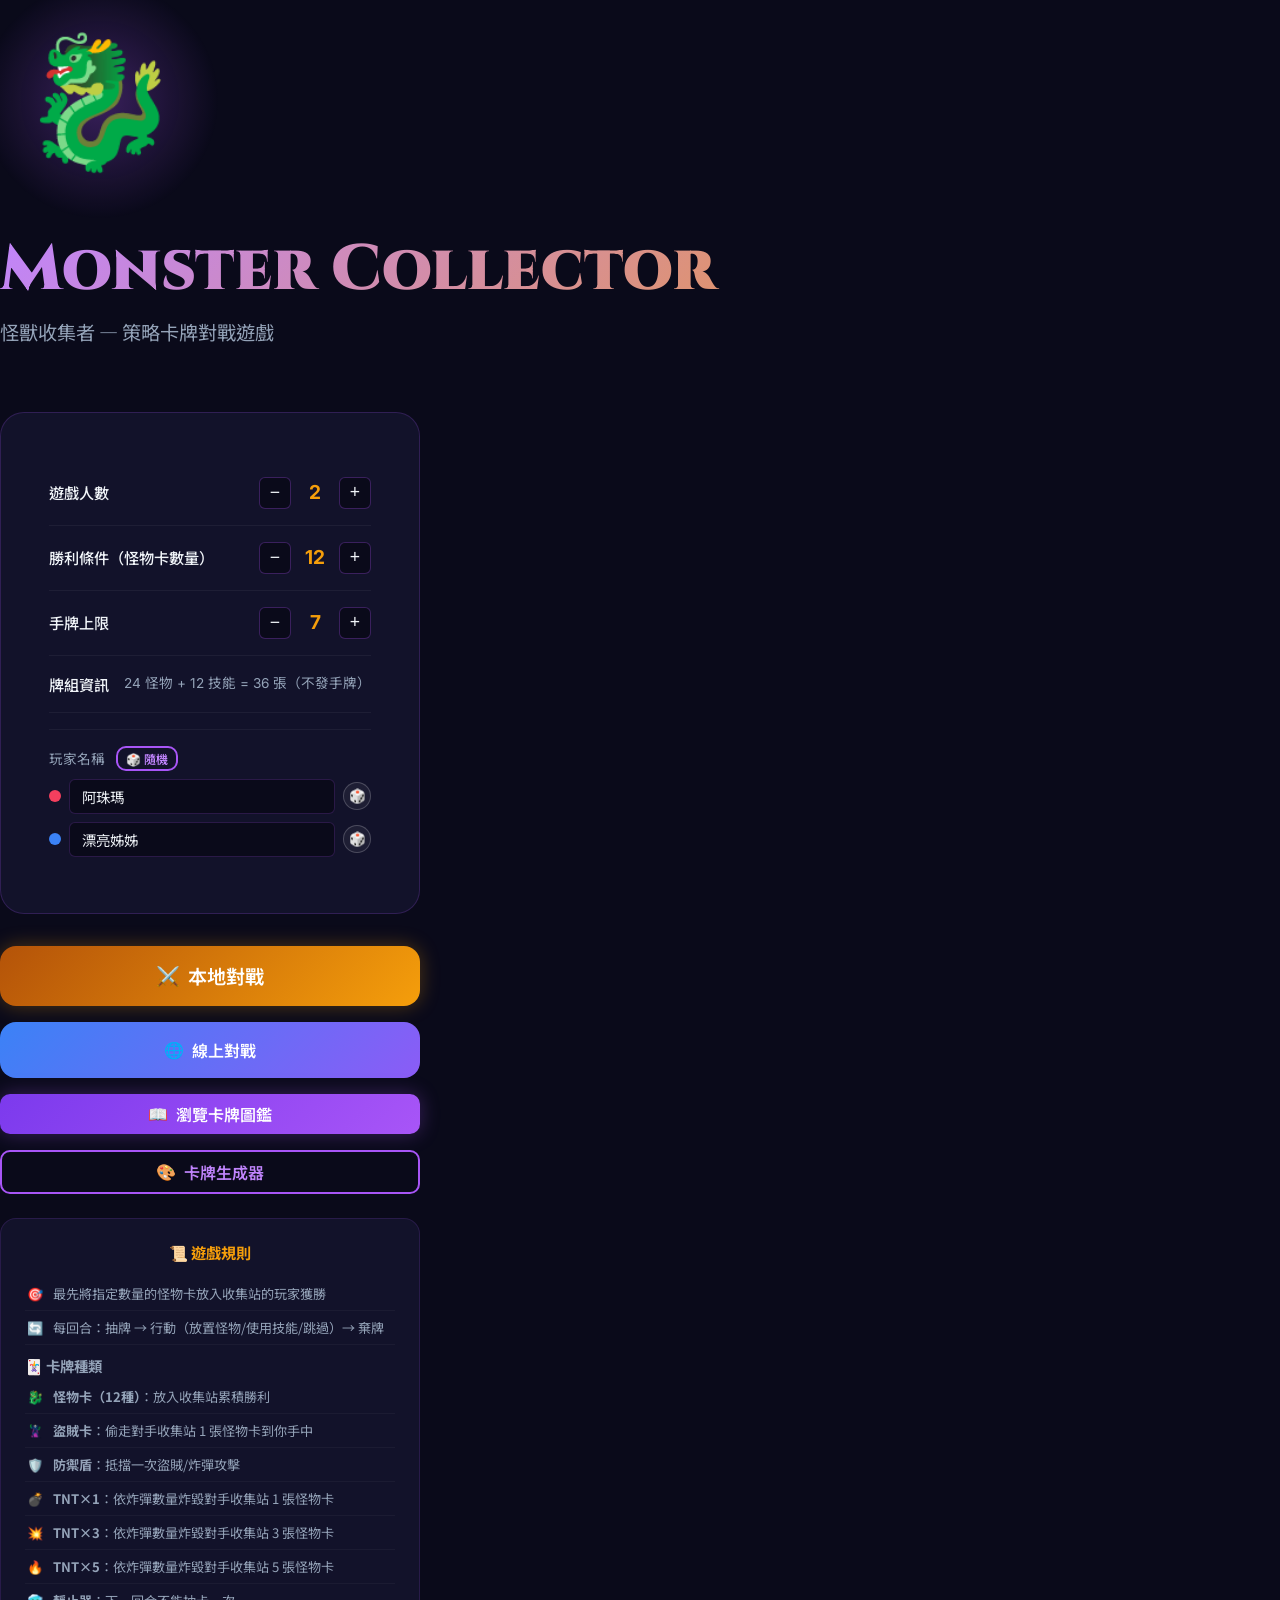
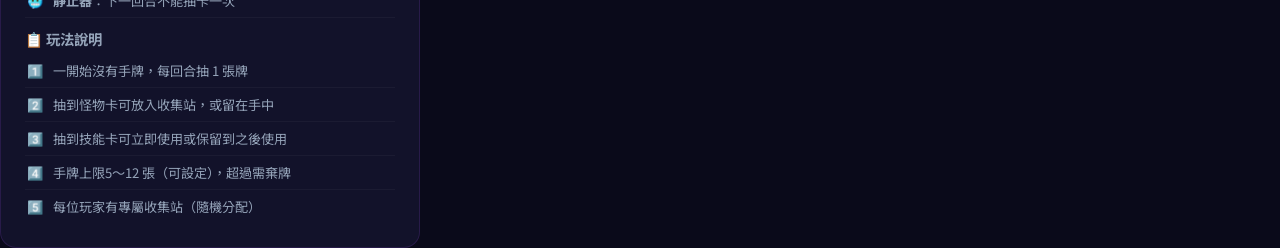
==== index.html @ 60ccfedc "Station UI redesign, freezer fix, TNT 1/3/5, hand limit 5-12, auto random names" ====
<!DOCTYPE html>
<html lang="zh-TW">
<head>
  <meta charset="UTF-8">
  <meta name="viewport" content="width=device-width, initial-scale=1.0">
  <meta name="description" content="Monster Collector - A strategic card game where players race to collect monster cards. Supports 2-3 players with skill cards for stealing, shielding, and swapping.">
  <title>Monster Collector | 怪獸收集者</title>
  <link rel="stylesheet" href="css/index.css?v=4">
  <link rel="stylesheet" href="css/cards.css?v=4">
  <link rel="stylesheet" href="css/game.css?v=4">
  <link rel="icon" href="data:image/svg+xml,<svg xmlns='http://www.w3.org/2000/svg' viewBox='0 0 100 100'><text y='0.9em' font-size='80'>🐉</text></svg>">
</head>
<body>

  <!-- Background Particles -->
  <div class="bg-particles" id="bg-particles"></div>

  <!-- Navigation -->
  <nav class="nav-tabs hidden" id="main-nav">
    <button class="nav-tab" data-page="home">🏠 首頁</button>
    <button class="nav-tab" data-page="gallery">📖 卡牌圖鑑</button>
    <button class="nav-tab" data-page="game">🎮 遊戲</button>
    <button class="nav-tab" data-page="generator">🎨 卡牌生成器</button>
  </nav>

  <!-- ================================ -->
  <!-- PAGE: Home                       -->
  <!-- ================================ -->
  <div class="page active" id="page-home">
    <div class="home-logo">
      <div class="logo-glow"></div>
      <div class="logo-icon">🐉</div>
    </div>

    <h1 class="home-title">Monster Collector</h1>
    <p class="home-subtitle">怪獸收集者 — 策略卡牌對戰遊戲</p>

    <div class="home-settings">
      <div class="setting-row">
        <span class="setting-label">遊戲人數</span>
        <div class="setting-value">
          <div class="number-input">
            <button id="btn-players-minus">−</button>
            <span class="value" id="val-players">2</span>
            <button id="btn-players-plus">+</button>
          </div>
        </div>
      </div>

      <div class="setting-row">
        <span class="setting-label">勝利條件（怪物卡數量）</span>
        <div class="setting-value">
          <div class="number-input">
            <button id="btn-target-minus">−</button>
            <span class="value" id="val-target">12</span>
            <button id="btn-target-plus">+</button>
          </div>
        </div>
      </div>
      <div class="setting-row">
        <span class="setting-label">手牌上限</span>
        <div class="setting-value">
          <div class="number-input">
            <button id="btn-hand-minus">−</button>
            <span class="value" id="val-hand">7</span>
            <button id="btn-hand-plus">+</button>
          </div>
        </div>
      </div>

      <div class="setting-row">
        <span class="setting-label">牌組資訊</span>
        <div class="setting-value">
          <span class="text-muted" style="font-size:0.85rem" id="val-deck-info">24 怪物 + 12 技能 = 36 張（不發手牌）</span>
        </div>
      </div>

      <!-- Player Names -->
      <div class="player-names-section" id="player-names-section">
        <div class="section-title">玩家名稱 <button class="btn btn-sm btn-outline" id="btn-random-names" title="隨機產生名稱" style="margin-left:8px;font-size:0.75rem;padding:2px 8px">🎲 隨機</button></div>
        <div class="player-name-row">
          <div class="player-color-dot" style="background:var(--color-player-1)"></div>
          <input type="text" id="player-name-1" value="玩家1" maxlength="10">
          <button class="btn-dice" data-target="player-name-1" title="隨機">🎲</button>
        </div>
        <div class="player-name-row">
          <div class="player-color-dot" style="background:var(--color-player-2)"></div>
          <input type="text" id="player-name-2" value="玩家2" maxlength="10">
          <button class="btn-dice" data-target="player-name-2" title="隨機">🎲</button>
        </div>
        <div class="player-name-row hidden" id="player-name-3-row">
          <div class="player-color-dot" style="background:var(--color-player-3)"></div>
          <input type="text" id="player-name-3" value="玩家3" maxlength="10">
          <button class="btn-dice" data-target="player-name-3" title="隨機">🎲</button>
        </div>
      </div>
    </div>

    <div class="home-actions">
      <button class="btn btn-gold btn-lg" id="btn-start-game">
        <span>⚔️</span> 本地對戰
      </button>
      <button class="btn btn-lg" id="btn-online-game" style="background:linear-gradient(135deg,#3b82f6,#8b5cf6);color:#fff;border:none;font-size:1rem">
        <span>🌐</span> 線上對戰
      </button>
      <button class="btn btn-primary" id="btn-to-gallery">
        <span>📖</span> 瀏覽卡牌圖鑑
      </button>
      <button class="btn btn-outline" id="btn-to-generator">
        <span>🎨</span> 卡牌生成器
      </button>
    </div>

    <!-- Rules Quick Reference -->
    <div class="rules-panel">
      <h3>📜 遊戲規則</h3>
      <div class="rule-item">
        <span class="rule-icon">🎯</span>
        <span>最先將指定數量的怪物卡放入收集站的玩家獲勝</span>
      </div>
      <div class="rule-item">
        <span class="rule-icon">🔄</span>
        <span>每回合：抽牌 → 行動（放置怪物/使用技能/跳過）→ 棄牌</span>
      </div>

      <h4 style="font-family:var(--font-chinese);color:var(--color-text-muted);margin:12px 0 6px;font-size:0.9rem">🃏 卡牌種類</h4>
      <div class="rule-item">
        <span class="rule-icon">🐉</span>
        <span><strong>怪物卡（12種）</strong>：放入收集站累積勝利</span>
      </div>
      <div class="rule-item">
        <span class="rule-icon">🦹</span>
        <span><strong>盜賊卡</strong>：偷走對手收集站 1 張怪物卡到你手中</span>
      </div>
      <div class="rule-item">
        <span class="rule-icon">🛡️</span>
        <span><strong>防禦盾</strong>：抵擋一次盜賊/炸彈攻擊</span>
      </div>
      <div class="rule-item">
        <span class="rule-icon">💣</span>
        <span><strong>TNT×1</strong>：依炸彈數量炸毀對手收集站 1 張怪物卡</span>
      </div>
      <div class="rule-item">
        <span class="rule-icon">💥</span>
        <span><strong>TNT×3</strong>：依炸彈數量炸毀對手收集站 3 張怪物卡</span>
      </div>
      <div class="rule-item">
        <span class="rule-icon">🔥</span>
        <span><strong>TNT×5</strong>：依炸彈數量炸毀對手收集站 5 張怪物卡</span>
      </div>
      <div class="rule-item">
        <span class="rule-icon">🥶</span>
        <span><strong>靜止器</strong>：下一回合不能抽卡一次</span>
      </div>

      <h4 style="font-family:var(--font-chinese);color:var(--color-text-muted);margin:12px 0 6px;font-size:0.9rem">📋 玩法說明</h4>
      <div class="rule-item">
        <span class="rule-icon">1️⃣</span>
        <span>一開始沒有手牌，每回合抽 1 張牌</span>
      </div>
      <div class="rule-item">
        <span class="rule-icon">2️⃣</span>
        <span>抽到怪物卡可放入收集站，或留在手中</span>
      </div>
      <div class="rule-item">
        <span class="rule-icon">3️⃣</span>
        <span>抽到技能卡可立即使用或保留到之後使用</span>
      </div>
      <div class="rule-item">
        <span class="rule-icon">4️⃣</span>
        <span>手牌上限5～12 張（可設定），超過需棄牌</span>
      </div>
      <div class="rule-item">
        <span class="rule-icon">5️⃣</span>
        <span>每位玩家有專屬收集站（隨機分配）</span>
      </div>
    </div>
  </div>

  <!-- ================================ -->
  <!-- PAGE: Lobby (Online)             -->
  <!-- ================================ -->
  <div class="page" id="page-lobby">
    <div class="lobby-container">
      <h1 class="lobby-title">🌐 線上對戰</h1>
      <p class="lobby-subtitle">透過房間碼與朋友連線！</p>

      <!-- Mode Selection -->
      <div class="lobby-modes" id="lobby-modes">
        <button class="btn btn-gold btn-lg" id="btn-create-room">
          <span>🏠</span> 建立房間
        </button>
        <button class="btn btn-primary btn-lg" id="btn-join-room">
          <span>🔗</span> 加入房間
        </button>
        <button class="btn btn-outline" id="btn-lobby-back" data-page="home">
          ← 返回首頁
        </button>
      </div>

      <!-- Create Room Panel -->
      <div class="lobby-panel hidden" id="panel-create">
        <h2>建立房間</h2>
        <div class="room-code-display">
          <span class="room-code-label">房間碼</span>
          <span class="room-code" id="room-code-display">------</span>
          <button class="btn btn-sm btn-outline" id="btn-copy-code" title="複製房間碼">📋</button>
        </div>
        <div class="lobby-status" id="host-status">正在建立房間...</div>
        <div class="lobby-players" id="lobby-players">
          <div class="lobby-player-item">
            <span class="player-dot" style="background:var(--color-player-1)"></span>
            <span id="host-name-display">房主</span>
            <span class="status-badge ready">✓ 就緒</span>
          </div>
          <div class="lobby-player-item waiting" id="slot-player-2">
            <span class="player-dot" style="background:var(--color-player-2)"></span>
            <span>等待玩家加入...</span>
            <span class="status-badge">⏳</span>
          </div>
        </div>
        <button class="btn btn-gold btn-lg" id="btn-host-start" disabled>
          🎮 開始遊戲
        </button>
        <button class="btn btn-outline btn-sm" id="btn-cancel-host">取消</button>
      </div>

      <!-- Join Room Panel -->
      <div class="lobby-panel hidden" id="panel-join">
        <h2>加入房間</h2>
        <div class="join-form">
          <label>輸入房間碼</label>
          <input type="text" id="input-room-code" class="input-field room-code-input" placeholder="例如: ABC123" maxlength="6" autocomplete="off" style="text-transform:uppercase;text-align:center;font-size:1.5rem;letter-spacing:4px">
          <label style="margin-top:12px">你的名稱</label>
          <input type="text" id="input-join-name" class="input-field" value="玩家" maxlength="10">
        </div>
        <button class="btn btn-primary btn-lg" id="btn-do-join">
          🔗 連線
        </button>
        <div class="lobby-status hidden" id="join-status">連線中...</div>
        <button class="btn btn-outline btn-sm" id="btn-cancel-join">取消</button>
      </div>

      <!-- Connected (waiting for host to start) -->
      <div class="lobby-panel hidden" id="panel-waiting">
        <h2>✅ 已連線</h2>
        <div class="room-code-display">
          <span class="room-code-label">房間</span>
          <span class="room-code" id="join-room-code">------</span>
        </div>
        <div class="lobby-players" id="join-lobby-players"></div>
        <div class="lobby-status">等待房主開始遊戲...</div>
      </div>
    </div>
  </div>

  <!-- ================================ -->
  <!-- PAGE: Gallery                    -->
  <!-- ================================ -->
  <div class="page" id="page-gallery">
    <div class="gallery-header">
      <h1>Card Gallery</h1>
      <p class="text-muted" style="font-family:var(--font-chinese);margin-top:8px">點擊卡牌查看大圖</p>
      <div class="gallery-tabs">
        <button class="gallery-tab active" data-filter="all">全部</button>
        <button class="gallery-tab" data-filter="monster">🐉 怪物卡</button>
        <button class="gallery-tab" data-filter="skill">⚡ 技能卡</button>
      </div>
    </div>
    <div class="gallery-grid" id="gallery-grid"></div>
  </div>

  <!-- ================================ -->
  <!-- PAGE: Game                       -->
  <!-- ================================ -->
  <div class="page" id="page-game">
    <!-- Game Header -->
    <div class="game-header">
      <div class="game-title">Monster Collector</div>
      <div class="turn-indicator" id="turn-indicator">
        <span class="player-dot" style="background:var(--color-player-1)"></span>
        <span>P1 的回合</span>
      </div>
      <div class="game-actions">
        <button class="btn btn-sm btn-outline" onclick="App.toggleLog()">📋 紀錄</button>
        <button class="btn btn-sm btn-danger" data-page="home">✕ 離開</button>
      </div>
    </div>

    <!-- Game Table -->
    <div class="game-table">
      <!-- Phase Indicator -->
      <div class="phase-indicator" id="phase-indicator"></div>

      <!-- Opponents -->
      <div class="opponents-area" id="opponents-area"></div>

      <!-- Center: Deck + Action Prompt + Discard -->
      <div class="center-area">
        <div class="deck-zone">
          <div id="deck-container"></div>
          <span class="deck-label">抽牌堆 (<span id="deck-count">0</span>)</span>
        </div>

        <div class="action-prompt" id="action-prompt">
          <div class="prompt-title">準備開始</div>
        </div>

        <div class="discard-zone">
          <div id="discard-container">
            <div class="empty-discard">棄牌堆</div>
          </div>
          <span class="deck-label">棄牌堆</span>
        </div>
      </div>

      <!-- Player Station -->
      <div class="player-station" id="player-station-container">
        <div class="station-header">
          <div class="station-card-bg" id="station-card-bg">
            <img id="station-card-image" src="" alt="" style="display:none">
          </div>
          <div class="station-info">
            <div class="station-label" id="player-station-name">
              <span style="color:var(--color-player-1)">●</span> P1 的收集站
            </div>
            <div class="station-type" id="station-type-name"></div>
            <div class="station-progress" id="player-station-progress">0 / 12</div>
          </div>
        </div>
        <div class="station-slots" id="player-station-slots"></div>
      </div>

      <!-- Player Hand -->
      <div style="text-align:center">
        <span class="deck-label" id="hand-count">手牌: 0</span>
      </div>
      <div class="player-hand" id="player-hand"></div>
    </div>

    <!-- Game Log Sidebar -->
    <div class="game-log" id="game-log">
      <h3>
        遊戲紀錄
        <button class="btn btn-sm btn-outline" onclick="App.toggleLog()">✕</button>
      </h3>
      <div id="game-log-list"></div>
    </div>
  </div>

  <!-- ================================ -->
  <!-- PAGE: Generator                  -->
  <!-- ================================ -->
  <div class="page" id="page-generator">
    <div class="gallery-header">
      <h1>Card Generator</h1>
      <p class="text-muted" style="font-family:var(--font-chinese);margin-top:8px">上傳圖片，自訂你的專屬卡牌</p>
    </div>

    <div class="generator-container">
      <!-- Form -->
      <div class="generator-form">
        <div class="image-upload" id="gen-upload">
          <div class="upload-icon">📁</div>
          <div class="upload-text">點擊或拖放圖片上傳</div>
          <div class="upload-text text-muted" style="font-size:0.8rem;margin-top:4px">支援 JPG, PNG, WebP</div>
          <input type="file" id="gen-file-input" accept="image/*" style="display:none">
        </div>

        <div class="input-group">
          <label for="gen-name">卡牌名稱</label>
          <input type="text" id="gen-name" class="input-field" value="自訂怪物" placeholder="輸入名稱...">
        </div>

        <div class="input-group">
          <label for="gen-type">卡牌類型</label>
          <select id="gen-type" class="input-field">
            <option value="monster">🐉 怪物卡</option>
            <option value="skill">⚡ 技能卡</option>
          </select>
        </div>

        <div class="input-group">
          <label for="gen-rarity">稀有度</label>
          <select id="gen-rarity" class="input-field">
            <option value="1">★ 普通</option>
            <option value="2">★★ 稀有</option>
            <option value="3">★★★ 傳說</option>
          </select>
        </div>

        <div class="input-group">
          <label for="gen-description">說明文字</label>
          <input type="text" id="gen-description" class="input-field" value="神秘的自訂怪物" placeholder="描述...">
        </div>

        <button class="btn btn-primary" id="btn-generate-card">🎨 生成卡牌</button>
      </div>

      <!-- Preview -->
      <div class="generator-preview">
        <h3>預覽</h3>
        <div id="gen-preview-image" style="min-height:400px;display:flex;align-items:center;justify-content:center">
          <span class="text-muted" style="font-family:var(--font-chinese)">生成預覽將顯示在此處</span>
        </div>
        <button class="btn btn-gold" id="btn-export-card" disabled>
          💾 匯出 PNG
        </button>
      </div>
    </div>
  </div>

  <!-- ================================ -->
  <!-- Card Preview Overlay             -->
  <!-- ================================ -->
  <div class="card-preview-overlay" id="card-preview">
    <div id="card-preview-card"></div>
  </div>

  <!-- ================================ -->
  <!-- Modal Overlay                    -->
  <!-- ================================ -->
  <div class="modal-overlay" id="modal-overlay">
    <div class="modal" id="modal-content"></div>
  </div>

  <!-- Scripts -->
  <script src="https://unpkg.com/peerjs@1.5.4/dist/peerjs.min.js"></script>
  <script src="js/cards.js?v=5"></script>
  <script src="js/animations.js?v=5"></script>
  <script src="js/game.js?v=5"></script>
  <script src="js/network.js?v=5"></script>
  <script src="js/generator.js?v=5"></script>
  <script src="js/app.js?v=5"></script>
</body>
</html>
---- css/index.css ----
/* ============================================
   Monster Collector — Design System
   ============================================ */

@import url('https://fonts.googleapis.com/css2?family=Cinzel:wght@400;600;700;900&family=Inter:wght@300;400;500;600;700&family=Noto+Sans+TC:wght@300;400;500;700;900&display=swap');

/* --- Custom Properties --- */
:root {
  /* Colors */
  --color-bg: #0a0a1a;
  --color-bg-elevated: #12122a;
  --color-bg-card: #1a1a3e;
  --color-surface: #1e1e42;
  --color-surface-hover: #2a2a56;

  --color-primary: #a855f7;
  --color-primary-dark: #7c3aed;
  --color-primary-light: #c084fc;

  --color-accent-gold: #f59e0b;
  --color-accent-gold-light: #fbbf24;
  --color-accent-silver: #94a3b8;
  --color-accent-emerald: #34d399;

  --color-monster: #6b21a8;
  --color-monster-border: #f59e0b;
  --color-monster-bg: linear-gradient(135deg, #1e0a3c 0%, #0f1b4d 100%);

  --color-skill: #1e40af;
  --color-skill-border: #94a3b8;
  --color-skill-bg: linear-gradient(135deg, #0a1e3c 0%, #0f3d4d 100%);

  --color-station: #166534;
  --color-station-border: #34d399;
  --color-station-bg: linear-gradient(135deg, #0a3c1e 0%, #1a4d0f 100%);

  --color-text: #f1f5f9;
  --color-text-muted: #94a3b8;
  --color-text-dim: #64748b;

  --color-danger: #ef4444;
  --color-success: #22c55e;
  --color-warning: #f59e0b;

  /* Player colors */
  --color-player-1: #f43f5e;
  --color-player-2: #3b82f6;
  --color-player-3: #22c55e;

  /* Typography */
  --font-display: 'Cinzel', serif;
  --font-body: 'Inter', 'Noto Sans TC', sans-serif;
  --font-chinese: 'Noto Sans TC', sans-serif;

  /* Spacing */
  --space-xs: 4px;
  --space-sm: 8px;
  --space-md: 16px;
  --space-lg: 24px;
  --space-xl: 32px;
  --space-2xl: 48px;
  --space-3xl: 64px;

  /* Border Radius */
  --radius-sm: 6px;
  --radius-md: 10px;
  --radius-lg: 16px;
  --radius-xl: 24px;
  --radius-card: 12px;

  /* Shadows */
  --shadow-sm: 0 2px 4px rgba(0,0,0,0.3);
  --shadow-md: 0 4px 12px rgba(0,0,0,0.4);
  --shadow-lg: 0 8px 32px rgba(0,0,0,0.5);
  --shadow-glow-purple: 0 0 20px rgba(168,85,247,0.3);
  --shadow-glow-gold: 0 0 20px rgba(245,158,11,0.3);
  --shadow-glow-blue: 0 0 20px rgba(59,130,246,0.3);

  /* Transitions */
  --transition-fast: 150ms ease;
  --transition-base: 250ms ease;
  --transition-slow: 400ms ease;
  --transition-bounce: 400ms cubic-bezier(0.34, 1.56, 0.64, 1);

  /* Z-index */
  --z-base: 1;
  --z-card: 10;
  --z-overlay: 100;
  --z-modal: 1000;
  --z-tooltip: 2000;
}

/* --- Reset & Base --- */
*, *::before, *::after {
  margin: 0;
  padding: 0;
  box-sizing: border-box;
}

html {
  font-size: 16px;
  scroll-behavior: smooth;
  -webkit-font-smoothing: antialiased;
  -moz-osx-font-smoothing: grayscale;
}

body {
  font-family: var(--font-body);
  background: var(--color-bg);
  color: var(--color-text);
  min-height: 100vh;
  overflow-x: hidden;
  line-height: 1.6;
}

/* Scrollbar */
::-webkit-scrollbar {
  width: 8px;
}
::-webkit-scrollbar-track {
  background: var(--color-bg);
}
::-webkit-scrollbar-thumb {
  background: var(--color-primary-dark);
  border-radius: 4px;
}
::-webkit-scrollbar-thumb:hover {
  background: var(--color-primary);
}

/* --- Typography --- */
h1, h2, h3, h4 {
  font-family: var(--font-display);
  font-weight: 700;
  line-height: 1.2;
}

h1 { font-size: 3rem; }
h2 { font-size: 2rem; }
h3 { font-size: 1.5rem; }
h4 { font-size: 1.2rem; }

/* --- Utility Classes --- */
.text-center { text-align: center; }
.text-muted { color: var(--color-text-muted); }
.text-gold { color: var(--color-accent-gold); }
.text-chinese { font-family: var(--font-chinese); }

.flex { display: flex; }
.flex-col { flex-direction: column; }
.flex-center { justify-content: center; align-items: center; }
.flex-between { justify-content: space-between; align-items: center; }
.flex-wrap { flex-wrap: wrap; }
.gap-sm { gap: var(--space-sm); }
.gap-md { gap: var(--space-md); }
.gap-lg { gap: var(--space-lg); }

.container {
  max-width: 1200px;
  margin: 0 auto;
  padding: 0 var(--space-lg);
}

.hidden { display: none !important; }

/* --- Buttons --- */
.btn {
  display: inline-flex;
  align-items: center;
  justify-content: center;
  gap: var(--space-sm);
  padding: var(--space-sm) var(--space-lg);
  border: none;
  border-radius: var(--radius-md);
  font-family: var(--font-body);
  font-size: 1rem;
  font-weight: 600;
  cursor: pointer;
  transition: all var(--transition-base);
  position: relative;
  overflow: hidden;
  text-decoration: none;
  color: white;
}

.btn::after {
  content: '';
  position: absolute;
  inset: 0;
  background: linear-gradient(rgba(255,255,255,0.1), transparent);
  opacity: 0;
  transition: opacity var(--transition-fast);
}

.btn:hover::after {
  opacity: 1;
}

.btn:active {
  transform: scale(0.97);
}

.btn-primary {
  background: linear-gradient(135deg, var(--color-primary-dark), var(--color-primary));
  box-shadow: var(--shadow-glow-purple);
}
.btn-primary:hover {
  box-shadow: 0 0 30px rgba(168,85,247,0.5);
  transform: translateY(-2px);
}

.btn-gold {
  background: linear-gradient(135deg, #b45309, var(--color-accent-gold));
  box-shadow: var(--shadow-glow-gold);
}
.btn-gold:hover {
  box-shadow: 0 0 30px rgba(245,158,11,0.5);
  transform: translateY(-2px);
}

.btn-outline {
  background: transparent;
  border: 2px solid var(--color-primary);
  color: var(--color-primary-light);
}
.btn-outline:hover {
  background: var(--color-primary);
  color: white;
}

.btn-danger {
  background: linear-gradient(135deg, #991b1b, var(--color-danger));
}

.btn-lg {
  padding: var(--space-md) var(--space-xl);
  font-size: 1.2rem;
  border-radius: var(--radius-lg);
}

.btn-sm {
  padding: var(--space-xs) var(--space-md);
  font-size: 0.85rem;
}

.btn:disabled {
  opacity: 0.5;
  cursor: not-allowed;
  transform: none !important;
}

/* --- Panels & Cards --- */
.panel {
  background: var(--color-bg-elevated);
  border: 1px solid rgba(168,85,247,0.15);
  border-radius: var(--radius-lg);
  padding: var(--space-lg);
}

.panel-glow {
  box-shadow: var(--shadow-glow-purple);
}

/* --- Inputs --- */
.input-group {
  display: flex;
  flex-direction: column;
  gap: var(--space-xs);
}

.input-group label {
  font-size: 0.9rem;
  font-weight: 500;
  color: var(--color-text-muted);
  font-family: var(--font-chinese);
}

.input-field {
  padding: var(--space-sm) var(--space-md);
  background: var(--color-bg);
  border: 1px solid rgba(168,85,247,0.3);
  border-radius: var(--radius-sm);
  color: var(--color-text);
  font-size: 1rem;
  font-family: var(--font-body);
  transition: border-color var(--transition-fast);
}

.input-field:focus {
  outline: none;
  border-color: var(--color-primary);
  box-shadow: 0 0 0 3px rgba(168,85,247,0.15);
}

select.input-field {
  cursor: pointer;
  appearance: none;
  background-image: url("data:image/svg+xml,%3Csvg xmlns='http://www.w3.org/2000/svg' width='12' height='12' viewBox='0 0 12 12'%3E%3Cpath fill='%2394a3b8' d='M6 8L1 3h10z'/%3E%3C/svg%3E");
  background-repeat: no-repeat;
  background-position: right 12px center;
  padding-right: 32px;
}

/* --- Animated Background --- */
.bg-particles {
  position: fixed;
  top: 0;
  left: 0;
  width: 100%;
  height: 100%;
  pointer-events: none;
  z-index: 0;
  overflow: hidden;
}

.bg-particles .particle {
  position: absolute;
  width: 4px;
  height: 4px;
  background: var(--color-primary);
  border-radius: 50%;
  opacity: 0;
  animation: float-particle 8s infinite;
}

@keyframes float-particle {
  0% {
    opacity: 0;
    transform: translateY(100vh) scale(0);
  }
  10% {
    opacity: 0.6;
  }
  90% {
    opacity: 0.6;
  }
  100% {
    opacity: 0;
    transform: translateY(-10vh) scale(1);
  }
}

/* --- Page Transitions --- */
.page {
  position: absolute;
  top: 0;
  left: 0;
  width: 100%;
  min-height: 100vh;
  opacity: 0;
  transform: translateY(20px);
  transition: opacity var(--transition-slow), transform var(--transition-slow);
  pointer-events: none;
  z-index: var(--z-base);
}

.page.active {
  opacity: 1;
  transform: translateY(0);
  pointer-events: all;
  position: relative;
}

/* --- Modal --- */
.modal-overlay {
  position: fixed;
  inset: 0;
  background: rgba(0,0,0,0.7);
  backdrop-filter: blur(8px);
  display: flex;
  justify-content: center;
  align-items: center;
  z-index: var(--z-modal);
  opacity: 0;
  pointer-events: none;
  transition: opacity var(--transition-base);
}

.modal-overlay.active {
  opacity: 1;
  pointer-events: all;
}

.modal {
  background: var(--color-bg-elevated);
  border: 1px solid rgba(168,85,247,0.3);
  border-radius: var(--radius-xl);
  padding: var(--space-2xl);
  max-width: 500px;
  width: 90%;
  transform: scale(0.9);
  transition: transform var(--transition-bounce);
  box-shadow: var(--shadow-lg);
}

.modal-overlay.active .modal {
  transform: scale(1);
}

.modal h2 {
  margin-bottom: var(--space-lg);
  text-align: center;
}

/* --- Tooltip --- */
.tooltip {
  position: relative;
}

.tooltip::after {
  content: attr(data-tooltip);
  position: absolute;
  bottom: 100%;
  left: 50%;
  transform: translateX(-50%) translateY(-8px);
  padding: var(--space-xs) var(--space-sm);
  background: var(--color-surface);
  border: 1px solid rgba(168,85,247,0.3);
  border-radius: var(--radius-sm);
  font-size: 0.8rem;
  white-space: nowrap;
  opacity: 0;
  pointer-events: none;
  transition: opacity var(--transition-fast);
  z-index: var(--z-tooltip);
}

.tooltip:hover::after {
  opacity: 1;
}

/* --- Badges --- */
.badge {
  display: inline-flex;
  align-items: center;
  gap: 4px;
  padding: 2px 8px;
  border-radius: 999px;
  font-size: 0.75rem;
  font-weight: 600;
}

.badge-monster {
  background: rgba(107,33,168,0.3);
  color: var(--color-primary-light);
  border: 1px solid rgba(107,33,168,0.5);
}

.badge-skill {
  background: rgba(30,64,175,0.3);
  color: #60a5fa;
  border: 1px solid rgba(30,64,175,0.5);
}

.badge-station {
  background: rgba(22,101,52,0.3);
  color: var(--color-accent-emerald);
  border: 1px solid rgba(22,101,52,0.5);
}

/* --- Animations --- */
@keyframes pulse-glow {
  0%, 100% { box-shadow: 0 0 10px rgba(168,85,247,0.3); }
  50% { box-shadow: 0 0 25px rgba(168,85,247,0.6); }
}

@keyframes shimmer {
  0% { background-position: -200% 0; }
  100% { background-position: 200% 0; }
}

@keyframes float {
  0%, 100% { transform: translateY(0); }
  50% { transform: translateY(-10px); }
}

@keyframes spin-slow {
  from { transform: rotate(0deg); }
  to { transform: rotate(360deg); }
}

@keyframes fade-in-up {
  from {
    opacity: 0;
    transform: translateY(30px);
  }
  to {
    opacity: 1;
    transform: translateY(0);
  }
}

@keyframes scale-in {
  from {
    opacity: 0;
    transform: scale(0.5);
  }
  to {
    opacity: 1;
    transform: scale(1);
  }
}

.animate-float { animation: float 3s ease-in-out infinite; }
.animate-pulse-glow { animation: pulse-glow 2s ease-in-out infinite; }
.animate-fade-in { animation: fade-in-up 0.6s ease forwards; }
.animate-scale-in { animation: scale-in 0.4s ease forwards; }

/* --- Responsive --- */
@media (max-width: 768px) {
  h1 { font-size: 2rem; }
  h2 { font-size: 1.5rem; }
  .container { padding: 0 var(--space-md); }
}
---- css/cards.css ----
/* ============================================
   Monster Collector — Card Styles
   ============================================ */

/* --- Card Container --- */
.card {
  --card-width: 140px;
  --card-height: 196px;
  width: var(--card-width);
  height: var(--card-height);
  perspective: 800px;
  cursor: pointer;
  flex-shrink: 0;
  position: relative;
}

.card.card-lg {
  --card-width: 200px;
  --card-height: 280px;
}

.card.card-sm {
  --card-width: 100px;
  --card-height: 140px;
}

.card.card-xs {
  --card-width: 70px;
  --card-height: 98px;
}

/* --- Card Inner (for flip) --- */
.card-inner {
  width: 100%;
  height: 100%;
  position: relative;
  transform-style: preserve-3d;
  transition: transform 0.6s cubic-bezier(0.34, 1.56, 0.64, 1);
  border-radius: var(--radius-card);
}

.card.flipped .card-inner {
  transform: rotateY(180deg);
}

.card-front, .card-back {
  position: absolute;
  inset: 0;
  backface-visibility: hidden;
  border-radius: var(--radius-card);
  overflow: hidden;
}

.card-back {
  transform: rotateY(180deg);
}

/* --- Card Front Base --- */
.card-front {
  display: flex;
  flex-direction: column;
  border: 2px solid;
  background-size: cover;
  background-position: center;
}

/* Monster Card Theme */
.card.type-monster .card-front {
  border-color: var(--color-monster-border);
  background: var(--color-monster-bg);
  box-shadow: 0 0 10px rgba(107,33,168,0.3), inset 0 0 30px rgba(107,33,168,0.1);
}

.card.type-monster:hover .card-front {
  box-shadow: 0 0 25px rgba(245,158,11,0.4), inset 0 0 30px rgba(107,33,168,0.2);
}

/* Skill Card Theme */
.card.type-skill .card-front {
  border-color: var(--color-skill-border);
  background: var(--color-skill-bg);
  box-shadow: 0 0 10px rgba(30,64,175,0.3), inset 0 0 30px rgba(30,64,175,0.1);
}

.card.type-skill:hover .card-front {
  box-shadow: 0 0 25px rgba(94,163,184,0.4), inset 0 0 30px rgba(30,64,175,0.2);
}

/* Station Card Theme */
.card.type-station .card-front {
  border-color: var(--color-station-border);
  background: var(--color-station-bg);
  box-shadow: 0 0 10px rgba(22,101,52,0.3), inset 0 0 30px rgba(22,101,52,0.1);
}

/* --- Card Back Styling --- */
.card-back-face {
  width: 100%;
  height: 100%;
  background: linear-gradient(135deg, #1a1a3e 0%, #0d0d24 100%);
  border: 2px solid var(--color-accent-gold);
  border-radius: var(--radius-card);
  display: flex;
  justify-content: center;
  align-items: center;
  position: relative;
  overflow: hidden;
}

.card-back-face::before {
  content: '';
  position: absolute;
  inset: 6px;
  border: 1px solid rgba(245,158,11,0.3);
  border-radius: 8px;
}

.card-back-face .card-back-pattern {
  width: 70%;
  height: 70%;
  background: url('../assets/card-back.png') center/contain no-repeat;
  opacity: 0.9;
  filter: drop-shadow(0 0 8px rgba(245,158,11,0.3));
}

/* --- Card Header --- */
.card-header {
  padding: 6px 8px 4px;
  display: flex;
  align-items: center;
  justify-content: space-between;
  min-height: 28px;
}

.card-name {
  font-family: var(--font-chinese);
  font-size: 0.65rem;
  font-weight: 700;
  color: var(--color-text);
  text-shadow: 0 1px 4px rgba(0,0,0,0.8);
  white-space: nowrap;
  overflow: hidden;
  text-overflow: ellipsis;
  max-width: 70%;
}

.card-rarity {
  font-size: 0.55rem;
  color: var(--color-accent-gold);
  letter-spacing: 1px;
}

/* --- Card Image --- */
.card-image {
  flex: 1;
  margin: 0 6px;
  border-radius: 6px;
  overflow: hidden;
  position: relative;
  border: 1px solid rgba(255,255,255,0.1);
}

.card-image img {
  width: 100%;
  height: 100%;
  object-fit: cover;
  display: block;
}

.card-image .card-image-placeholder {
  width: 100%;
  height: 100%;
  display: flex;
  justify-content: center;
  align-items: center;
  font-size: 2.5rem;
  background: rgba(0,0,0,0.3);
}

/* Rarity glow effect on image */
.card.rarity-3 .card-image::after {
  content: '';
  position: absolute;
  inset: 0;
  border: 1px solid rgba(245,158,11,0.4);
  border-radius: 6px;
  box-shadow: inset 0 0 15px rgba(245,158,11,0.15);
  pointer-events: none;
}

/* --- Card Footer --- */
.card-footer {
  padding: 4px 8px 6px;
  min-height: 32px;
  display: flex;
  flex-direction: column;
  justify-content: center;
}

.card-type-label {
  font-family: var(--font-display);
  font-size: 0.5rem;
  font-weight: 600;
  text-transform: uppercase;
  letter-spacing: 2px;
  opacity: 0.7;
}

.card-subtitle {
  font-size: 0.55rem;
  color: var(--color-text-muted);
  font-family: var(--font-body);
}

.card-effect {
  font-size: 0.5rem;
  color: var(--color-text-muted);
  font-family: var(--font-chinese);
  line-height: 1.3;
  margin-top: 2px;
}

/* --- Card Hover & Selection --- */
.card {
  transition: transform var(--transition-base);
}

.card:hover {
  transform: translateY(-8px);
  z-index: var(--z-card);
}

.card.selected {
  transform: translateY(-20px);
  filter: brightness(1.2);
}

.card.selected .card-front {
  box-shadow: 0 0 30px rgba(245,158,11,0.6) !important;
}

.card.disabled {
  opacity: 0.5;
  pointer-events: none;
}

.card.card-glow {
  animation: pulse-glow 2s ease-in-out infinite;
}

/* --- Card Stack (deck/discard) --- */
.card-stack {
  position: relative;
  width: var(--card-width, 140px);
  height: var(--card-height, 196px);
}

.card-stack .stack-shadow {
  position: absolute;
  width: 100%;
  height: 100%;
  background: var(--color-bg-card);
  border: 2px solid var(--color-accent-gold);
  border-radius: var(--radius-card);
  opacity: 0.3;
}

.card-stack .stack-shadow:nth-child(1) { top: 4px; left: 2px; }
.card-stack .stack-shadow:nth-child(2) { top: 2px; left: 1px; }

.card-stack .stack-count {
  position: absolute;
  bottom: -8px;
  right: -8px;
  background: var(--color-primary);
  color: white;
  font-size: 0.75rem;
  font-weight: 700;
  width: 28px;
  height: 28px;
  border-radius: 50%;
  display: flex;
  justify-content: center;
  align-items: center;
  border: 2px solid var(--color-bg);
  z-index: 5;
}

/* --- Collection Slot --- */
.collection-slot {
  width: 70px;
  height: 98px;
  border: 2px dashed rgba(255,255,255,0.2);
  border-radius: var(--radius-card);
  display: flex;
  justify-content: center;
  align-items: center;
  position: relative;
  transition: all var(--transition-base);
}

.collection-slot.filled {
  border-style: solid;
  border-color: var(--color-accent-gold);
  background: rgba(107,33,168,0.15);
}

.collection-slot.highlight {
  border-color: var(--color-accent-gold);
  animation: pulse-glow 1.5s ease-in-out infinite;
}

.collection-slot .slot-number {
  font-size: 1.2rem;
  color: rgba(255,255,255,0.15);
  font-weight: 700;
}

/* --- Card Enter/Exit Animations --- */
@keyframes card-deal {
  from {
    opacity: 0;
    transform: translateY(-100px) rotateZ(10deg) scale(0.5);
  }
  to {
    opacity: 1;
    transform: translateY(0) rotateZ(0) scale(1);
  }
}

@keyframes card-draw {
  0% {
    transform: translateX(0) translateY(0) scale(1);
  }
  50% {
    transform: translateX(0) translateY(-40px) scale(1.1);
  }
  100% {
    transform: translateX(var(--target-x, 0)) translateY(var(--target-y, 0)) scale(1);
  }
}

@keyframes card-collect {
  0% {
    transform: scale(1) translateY(0);
  }
  30% {
    transform: scale(1.2) translateY(-20px);
  }
  100% {
    transform: scale(0.5) translateY(var(--target-y, -200px));
    opacity: 0;
  }
}

@keyframes card-steal {
  0% {
    transform: scale(1);
    filter: brightness(1);
  }
  30% {
    transform: scale(1.1);
    filter: brightness(1.5) hue-rotate(30deg);
  }
  100% {
    transform: scale(0.8) translateX(var(--target-x, 100px));
    opacity: 0;
  }
}

.card.dealing {
  animation: card-deal 0.5s ease forwards;
}

.card.drawing {
  animation: card-draw 0.6s ease forwards;
}

.card.collecting {
  animation: card-collect 0.6s ease forwards;
}

.card.stealing {
  animation: card-steal 0.6s ease forwards;
}

/* --- Hand Layout --- */
.hand {
  display: flex;
  justify-content: center;
  gap: -20px;
  padding: var(--space-md);
  position: relative;
}

.hand .card {
  transition: all var(--transition-base);
}

.hand .card:hover {
  z-index: 20;
}

/* Fan layout for hand */
.hand.hand-fan .card {
  margin-left: -30px;
}

.hand.hand-fan .card:first-child {
  margin-left: 0;
}

/* --- Large Preview Card --- */
.card-preview-overlay {
  position: fixed;
  inset: 0;
  background: rgba(0,0,0,0.8);
  backdrop-filter: blur(10px);
  display: flex;
  justify-content: center;
  align-items: center;
  z-index: var(--z-modal);
  opacity: 0;
  pointer-events: none;
  transition: opacity var(--transition-base);
}

.card-preview-overlay.active {
  opacity: 1;
  pointer-events: all;
}

.card-preview-overlay .card {
  --card-width: 280px;
  --card-height: 392px;
  animation: scale-in 0.3s ease;
}

.card-preview-overlay .card .card-name {
  font-size: 1rem;
}

.card-preview-overlay .card .card-rarity {
  font-size: 0.8rem;
}

.card-preview-overlay .card .card-type-label {
  font-size: 0.7rem;
}

.card-preview-overlay .card .card-effect {
  font-size: 0.75rem;
}

/* --- Shield indicator --- */
.shield-indicator {
  position: absolute;
  top: -8px;
  right: -8px;
  width: 24px;
  height: 24px;
  background: linear-gradient(135deg, #1e40af, #3b82f6);
  border: 2px solid var(--color-accent-silver);
  border-radius: 50%;
  display: flex;
  justify-content: center;
  align-items: center;
  font-size: 0.7rem;
  z-index: 5;
  animation: pulse-glow 2s ease-in-out infinite;
}
---- css/game.css ----
/* ============================================
   Monster Collector — Game Table Styles
   ============================================ */

/* --- Lobby Page --- */
.lobby-container {
  max-width: 500px;
  margin: 0 auto;
  padding: var(--space-xl) var(--space-lg);
  text-align: center;
}

.lobby-title {
  font-family: var(--font-display);
  font-size: 2rem;
  background: linear-gradient(135deg, #3b82f6, #8b5cf6);
  -webkit-background-clip: text;
  -webkit-text-fill-color: transparent;
  background-clip: text;
  margin-bottom: 4px;
}

.lobby-subtitle {
  font-family: var(--font-chinese);
  color: var(--color-text-muted);
  margin-bottom: var(--space-xl);
}

.lobby-modes {
  display: flex;
  flex-direction: column;
  gap: var(--space-md);
}

.lobby-panel {
  margin-top: var(--space-lg);
  animation: fadeIn 0.3s ease;
}

.lobby-panel h2 {
  font-family: var(--font-chinese);
  font-size: 1.3rem;
  margin-bottom: var(--space-lg);
  color: var(--color-text);
}

.room-code-display {
  background: rgba(0,0,0,0.4);
  border: 2px solid rgba(139,92,246,0.4);
  border-radius: var(--radius-lg);
  padding: var(--space-lg);
  margin: var(--space-md) 0;
  display: flex;
  align-items: center;
  justify-content: center;
  gap: var(--space-md);
}

.room-code-label {
  font-family: var(--font-chinese);
  font-size: 0.85rem;
  color: var(--color-text-muted);
}

.room-code {
  font-family: var(--font-display);
  font-size: 2rem;
  font-weight: 700;
  letter-spacing: 6px;
  color: #f59e0b;
  text-shadow: 0 0 20px rgba(245,158,11,0.3);
}

.lobby-status {
  font-family: var(--font-chinese);
  font-size: 0.9rem;
  color: var(--color-text-dim);
  margin: var(--space-md) 0;
  animation: pulse 2s ease-in-out infinite;
}

.lobby-players {
  display: flex;
  flex-direction: column;
  gap: var(--space-sm);
  margin: var(--space-lg) 0;
}

.lobby-player-item {
  display: flex;
  align-items: center;
  gap: var(--space-sm);
  padding: var(--space-sm) var(--space-md);
  background: rgba(255,255,255,0.05);
  border-radius: var(--radius-md);
  border: 1px solid rgba(255,255,255,0.1);
}

.lobby-player-item .player-dot {
  width: 12px;
  height: 12px;
  border-radius: 50%;
  flex-shrink: 0;
}

.lobby-player-item span:nth-child(2) {
  flex: 1;
  text-align: left;
  font-family: var(--font-chinese);
  font-size: 0.9rem;
}

.lobby-player-item.waiting {
  opacity: 0.5;
}

.status-badge {
  font-size: 0.75rem;
  padding: 2px 8px;
  border-radius: 12px;
  background: rgba(255,255,255,0.1);
  color: var(--color-text-dim);
}

.status-badge.ready {
  background: rgba(34,197,94,0.2);
  color: #22c55e;
}

.join-form {
  text-align: left;
  margin-bottom: var(--space-lg);
}

.join-form label {
  display: block;
  font-family: var(--font-chinese);
  font-size: 0.85rem;
  color: var(--color-text-muted);
  margin-bottom: 4px;
}

.join-form .input-field {
  width: 100%;
  box-sizing: border-box;
  margin-bottom: var(--space-sm);
}

/* Online waiting overlay */
.online-waiting-overlay {
  position: fixed;
  inset: 0;
  background: rgba(0,0,0,0.7);
  backdrop-filter: blur(8px);
  display: flex;
  flex-direction: column;
  justify-content: center;
  align-items: center;
  z-index: var(--z-modal);
  color: var(--color-text);
  font-family: var(--font-chinese);
}

.online-waiting-overlay .waiting-text {
  font-size: 1.3rem;
  margin-top: var(--space-md);
  animation: pulse 2s ease-in-out infinite;
}

.online-waiting-overlay .waiting-icon {
  font-size: 3rem;
  animation: float 3s ease-in-out infinite;
}

@keyframes float {
  0%, 100% { transform: translateY(0); }
  50% { transform: translateY(-10px); }
}

@keyframes fadeIn {
  from { opacity: 0; transform: translateY(10px); }
  to { opacity: 1; transform: translateY(0); }
}

/* --- Dice Button --- */
.btn-dice {
  width: 28px;
  height: 28px;
  border-radius: 50%;
  border: 1px solid rgba(255,255,255,0.2);
  background: rgba(255,255,255,0.05);
  color: var(--color-text);
  cursor: pointer;
  font-size: 0.85rem;
  padding: 0;
  transition: all 0.3s ease;
  flex-shrink: 0;
}

.btn-dice:hover {
  background: rgba(139,92,246,0.3);
  border-color: #8b5cf6;
  transform: scale(1.1);
}

.player-name-row {
  display: flex;
  align-items: center;
  gap: var(--space-sm);
}


/* --- Home Page --- */
.page-home {
  min-height: 100vh;
  display: flex;
  flex-direction: column;
  justify-content: center;
  align-items: center;
  padding: var(--space-2xl);
  text-align: center;
  position: relative;
}

.home-title {
  font-family: var(--font-display);
  font-size: 4rem;
  font-weight: 900;
  background: linear-gradient(135deg, var(--color-primary-light), var(--color-accent-gold));
  -webkit-background-clip: text;
  -webkit-text-fill-color: transparent;
  background-clip: text;
  margin-bottom: var(--space-sm);
  animation: fade-in-up 0.8s ease;
  text-shadow: none;
}

.home-subtitle {
  font-family: var(--font-chinese);
  font-size: 1.2rem;
  color: var(--color-text-muted);
  margin-bottom: var(--space-3xl);
  animation: fade-in-up 0.8s ease 0.2s backwards;
}

.home-logo {
  width: 200px;
  height: 200px;
  margin-bottom: var(--space-xl);
  animation: float 4s ease-in-out infinite, fade-in-up 0.8s ease;
  position: relative;
}

.home-logo .logo-glow {
  position: absolute;
  inset: -20px;
  border-radius: 50%;
  background: radial-gradient(circle, rgba(168,85,247,0.3) 0%, transparent 70%);
  animation: pulse-glow 3s ease-in-out infinite;
}

.home-logo .logo-icon {
  width: 100%;
  height: 100%;
  font-size: 8rem;
  display: flex;
  justify-content: center;
  align-items: center;
  position: relative;
  z-index: 2;
}

/* Home Settings Panel */
.home-settings {
  background: var(--color-bg-elevated);
  border: 1px solid rgba(168,85,247,0.2);
  border-radius: var(--radius-xl);
  padding: var(--space-2xl);
  width: 100%;
  max-width: 420px;
  animation: fade-in-up 0.8s ease 0.4s backwards;
}

.home-settings .setting-row {
  display: flex;
  justify-content: space-between;
  align-items: center;
  padding: var(--space-md) 0;
  border-bottom: 1px solid rgba(255,255,255,0.05);
}

.home-settings .setting-row:last-child {
  border-bottom: none;
}

.home-settings .setting-label {
  font-family: var(--font-chinese);
  font-weight: 500;
  color: var(--color-text);
  font-size: 0.95rem;
}

.home-settings .setting-value {
  display: flex;
  align-items: center;
  gap: var(--space-sm);
}

.home-settings .number-input {
  display: flex;
  align-items: center;
  gap: var(--space-xs);
}

.home-settings .number-input button {
  width: 32px;
  height: 32px;
  border: 1px solid rgba(168,85,247,0.3);
  border-radius: var(--radius-sm);
  background: var(--color-bg);
  color: var(--color-text);
  font-size: 1.1rem;
  cursor: pointer;
  display: flex;
  justify-content: center;
  align-items: center;
  transition: all var(--transition-fast);
}

.home-settings .number-input button:hover {
  background: var(--color-primary);
  border-color: var(--color-primary);
}

.home-settings .number-input .value {
  min-width: 40px;
  text-align: center;
  font-weight: 700;
  font-size: 1.2rem;
  color: var(--color-accent-gold);
}

.home-actions {
  margin-top: var(--space-xl);
  display: flex;
  flex-direction: column;
  gap: var(--space-md);
  width: 100%;
  max-width: 420px;
  animation: fade-in-up 0.8s ease 0.6s backwards;
}

/* --- Nav Tab Bar --- */
.nav-tabs {
  display: flex;
  gap: var(--space-sm);
  padding: var(--space-md);
  background: var(--color-bg-elevated);
  border-bottom: 1px solid rgba(168,85,247,0.15);
  position: sticky;
  top: 0;
  z-index: var(--z-overlay);
}

.nav-tab {
  padding: var(--space-sm) var(--space-md);
  border: none;
  background: transparent;
  color: var(--color-text-muted);
  font-family: var(--font-chinese);
  font-size: 0.9rem;
  cursor: pointer;
  border-radius: var(--radius-sm);
  transition: all var(--transition-fast);
}

.nav-tab:hover {
  background: var(--color-surface);
  color: var(--color-text);
}

.nav-tab.active {
  background: var(--color-primary);
  color: white;
}

/* --- Gallery Page --- */
.page-gallery {
  padding-top: 60px;
}

.gallery-header {
  padding: var(--space-2xl) var(--space-lg);
  text-align: center;
}

.gallery-header h1 {
  font-size: 2.5rem;
  background: linear-gradient(135deg, var(--color-primary-light), var(--color-accent-gold));
  -webkit-background-clip: text;
  -webkit-text-fill-color: transparent;
  background-clip: text;
}

.gallery-tabs {
  display: flex;
  justify-content: center;
  gap: var(--space-sm);
  margin-top: var(--space-lg);
}

.gallery-tab {
  padding: var(--space-sm) var(--space-lg);
  border: 1px solid rgba(168,85,247,0.3);
  background: transparent;
  color: var(--color-text-muted);
  font-family: var(--font-chinese);
  font-size: 0.9rem;
  cursor: pointer;
  border-radius: 999px;
  transition: all var(--transition-fast);
}

.gallery-tab:hover {
  background: var(--color-surface);
  color: var(--color-text);
}

.gallery-tab.active {
  background: var(--color-primary);
  border-color: var(--color-primary);
  color: white;
}

.gallery-grid {
  display: flex;
  flex-wrap: wrap;
  justify-content: center;
  gap: var(--space-lg);
  padding: var(--space-2xl);
}

.gallery-grid .card {
  --card-width: 180px;
  --card-height: 252px;
}

.gallery-card-info {
  text-align: center;
  margin-top: var(--space-sm);
  font-family: var(--font-chinese);
  font-size: 0.85rem;
  color: var(--color-text-muted);
}

/* --- Game Page --- */
.page-game {
  min-height: 100vh;
  display: flex;
  flex-direction: column;
}

/* Game Header */
.game-header {
  display: flex;
  justify-content: space-between;
  align-items: center;
  padding: var(--space-sm) var(--space-lg);
  background: var(--color-bg-elevated);
  border-bottom: 1px solid rgba(168,85,247,0.15);
  height: 52px;
  z-index: var(--z-overlay);
}

.game-header .game-title {
  font-family: var(--font-display);
  font-size: 1rem;
  color: var(--color-accent-gold);
}

.game-header .turn-indicator {
  font-family: var(--font-chinese);
  font-size: 0.9rem;
  display: flex;
  align-items: center;
  gap: var(--space-sm);
}

.turn-indicator .player-dot {
  width: 10px;
  height: 10px;
  border-radius: 50%;
  animation: pulse-glow 1.5s ease-in-out infinite;
}

.game-header .game-actions {
  display: flex;
  gap: var(--space-sm);
}

/* Game Table */
.game-table {
  flex: 1;
  display: flex;
  flex-direction: column;
  padding: var(--space-md);
  gap: var(--space-md);
  overflow: hidden;
}

/* Opponents Area */
.opponents-area {
  display: flex;
  gap: var(--space-lg);
  justify-content: center;
  min-height: 160px;
}

.opponent-panel {
  background: var(--color-bg-elevated);
  border: 1px solid rgba(255,255,255,0.08);
  border-radius: var(--radius-lg);
  padding: var(--space-md);
  min-width: 300px;
  display: flex;
  flex-direction: column;
  gap: var(--space-sm);
  transition: all var(--transition-base);
}

.opponent-panel.current-turn {
  border-color: var(--color-accent-gold);
  box-shadow: var(--shadow-glow-gold);
}

.opponent-panel .opponent-header {
  display: flex;
  justify-content: space-between;
  align-items: center;
}

.opponent-panel .player-name {
  font-family: var(--font-chinese);
  font-weight: 700;
  font-size: 0.9rem;
  display: flex;
  align-items: center;
  gap: var(--space-sm);
}

.opponent-panel .player-name .player-icon {
  width: 24px;
  height: 24px;
  border-radius: 50%;
  display: flex;
  justify-content: center;
  align-items: center;
  font-size: 0.75rem;
  font-weight: 700;
  color: white;
}

.opponent-panel .hand-count {
  font-size: 0.8rem;
  color: var(--color-text-muted);
  display: flex;
  align-items: center;
  gap: 4px;
}

.opponent-collection {
  display: flex;
  gap: var(--space-xs);
  flex-wrap: wrap;
}

.opponent-hand-cards {
  display: flex;
  gap: 2px;
  margin-top: var(--space-xs);
}

.opponent-hand-cards .mini-card {
  width: 28px;
  height: 40px;
  background: linear-gradient(135deg, #1a1a3e, #0d0d24);
  border: 1px solid var(--color-accent-gold);
  border-radius: 4px;
  opacity: 0.6;
}

/* Center Area */
.center-area {
  display: flex;
  justify-content: center;
  align-items: center;
  gap: var(--space-3xl);
  flex: 1;
  min-height: 200px;
}

.deck-zone {
  display: flex;
  flex-direction: column;
  align-items: center;
  gap: var(--space-sm);
}

.deck-label {
  font-family: var(--font-chinese);
  font-size: 0.8rem;
  color: var(--color-text-muted);
}

.deck-zone .card-stack {
  cursor: pointer;
  transition: transform var(--transition-base);
}

.deck-zone .card-stack:hover {
  transform: translateY(-4px);
}

.discard-zone {
  display: flex;
  flex-direction: column;
  align-items: center;
  gap: var(--space-sm);
}

.discard-zone .empty-discard {
  width: 140px;
  height: 196px;
  border: 2px dashed rgba(255,255,255,0.1);
  border-radius: var(--radius-card);
  display: flex;
  justify-content: center;
  align-items: center;
  color: rgba(255,255,255,0.15);
  font-size: 0.8rem;
  font-family: var(--font-chinese);
}

/* Action Phase Prompt */
.action-prompt {
  background: var(--color-bg-elevated);
  border: 1px solid rgba(168,85,247,0.3);
  border-radius: var(--radius-lg);
  padding: var(--space-md) var(--space-xl);
  display: flex;
  flex-direction: column;
  align-items: center;
  gap: var(--space-md);
  min-width: 220px;
}

.action-prompt .prompt-title {
  font-family: var(--font-chinese);
  font-size: 0.9rem;
  font-weight: 600;
  color: var(--color-accent-gold);
}

.action-prompt .prompt-actions {
  display: flex;
  flex-direction: column;
  gap: var(--space-sm);
  width: 100%;
}

/* Current Player Area */
.player-area {
  display: flex;
  flex-direction: column;
  gap: var(--space-sm);
  padding: var(--space-md) 0;
}

/* Player Collection Station */
.player-station {
  display: flex;
  flex-direction: column;
  gap: var(--space-sm);
  padding: var(--space-md) var(--space-lg);
  background: linear-gradient(135deg, rgba(22,101,52,0.15), rgba(16,185,129,0.08));
  border-radius: var(--radius-lg);
  border: 1px solid rgba(22,101,52,0.3);
  position: relative;
  overflow: hidden;
  transition: border-color 0.3s ease;
}

.player-station:hover {
  border-color: rgba(16,185,129,0.5);
}

.station-header {
  display: flex;
  align-items: center;
  gap: var(--space-md);
}

.station-card-bg {
  width: 64px;
  height: 64px;
  border-radius: var(--radius-md);
  overflow: hidden;
  flex-shrink: 0;
  border: 2px solid rgba(16,185,129,0.3);
  background: rgba(0,0,0,0.3);
  display: flex;
  align-items: center;
  justify-content: center;
}

.station-card-bg img {
  width: 100%;
  height: 100%;
  object-fit: cover;
  border-radius: var(--radius-md);
}

.station-info {
  flex: 1;
  min-width: 0;
}

.station-type {
  font-family: var(--font-chinese);
  font-size: 0.7rem;
  color: rgba(16,185,129,0.7);
  margin-top: 2px;
  letter-spacing: 1px;
}

.player-station .station-label {
  font-family: var(--font-chinese);
  font-weight: 700;
  font-size: 0.95rem;
  color: var(--color-accent-emerald);
  white-space: nowrap;
  display: flex;
  align-items: center;
  gap: var(--space-sm);
}

.player-station .station-progress {
  font-size: 0.8rem;
  color: var(--color-text-muted);
  font-family: var(--font-chinese);
  margin-top: 4px;
  display: flex;
  align-items: center;
  gap: var(--space-sm);
}

.station-slots {
  display: flex;
  gap: 6px;
  flex-wrap: wrap;
  padding-top: var(--space-xs);
}

.station-slots .collection-slot {
  width: 44px;
  height: 60px;
  border-radius: 6px;
  border: 1px dashed rgba(16,185,129,0.25);
  display: flex;
  flex-direction: column;
  align-items: center;
  justify-content: center;
  transition: all 0.3s ease;
  background: rgba(0,0,0,0.2);
  position: relative;
}

.station-slots .collection-slot.filled {
  border-style: solid;
  border-color: rgba(16,185,129,0.4);
  background: linear-gradient(135deg, rgba(107,33,168,0.3), rgba(16,185,129,0.15));
  box-shadow: 0 0 8px rgba(16,185,129,0.15);
}

.station-slots .collection-slot .slot-number {
  font-size: 0.65rem;
  color: rgba(255,255,255,0.15);
  font-family: var(--font-display);
}

/* Player Hand */
.player-hand {
  display: flex;
  justify-content: center;
  align-items: flex-end;
  gap: 4px;
  padding: var(--space-md) var(--space-lg);
  background: linear-gradient(to top, rgba(10,10,26,0.9) 0%, transparent 100%);
  border-radius: var(--radius-lg) var(--radius-lg) 0 0;
  min-height: 220px;
  overflow-x: auto;
}

.player-hand .card {
  flex-shrink: 0;
}

/* Phase indicator */
.phase-indicator {
  display: flex;
  justify-content: center;
  gap: var(--space-md);
  padding: var(--space-sm);
}

.phase-step {
  display: flex;
  align-items: center;
  gap: var(--space-xs);
  font-size: 0.8rem;
  font-family: var(--font-chinese);
  color: var(--color-text-dim);
  padding: var(--space-xs) var(--space-md);
  border-radius: 999px;
  border: 1px solid transparent;
  transition: all var(--transition-fast);
}

.phase-step.active {
  color: var(--color-accent-gold);
  border-color: rgba(245,158,11,0.3);
  background: rgba(245,158,11,0.1);
}

.phase-step.completed {
  color: var(--color-success);
}

.phase-step .step-dot {
  width: 8px;
  height: 8px;
  border-radius: 50%;
  background: currentColor;
}

/* --- Target Selection --- */
.target-select-overlay {
  position: fixed;
  inset: 0;
  background: rgba(0,0,0,0.6);
  backdrop-filter: blur(4px);
  display: flex;
  justify-content: center;
  align-items: center;
  z-index: var(--z-modal);
}

.target-select-panel {
  background: var(--color-bg-elevated);
  border: 1px solid rgba(168,85,247,0.3);
  border-radius: var(--radius-xl);
  padding: var(--space-2xl);
  max-width: 500px;
  width: 90%;
}

.target-select-panel h3 {
  font-family: var(--font-chinese);
  margin-bottom: var(--space-lg);
  text-align: center;
  color: var(--color-accent-gold);
}

.target-options {
  display: flex;
  flex-direction: column;
  gap: var(--space-md);
}

.target-option {
  display: flex;
  justify-content: space-between;
  align-items: center;
  padding: var(--space-md);
  background: var(--color-bg);
  border: 1px solid rgba(255,255,255,0.08);
  border-radius: var(--radius-md);
  cursor: pointer;
  transition: all var(--transition-fast);
}

.target-option:hover {
  border-color: var(--color-primary);
  background: var(--color-surface);
}

.target-option .target-name {
  font-family: var(--font-chinese);
  font-weight: 600;
}

.target-option .target-info {
  font-size: 0.85rem;
  color: var(--color-text-muted);
}

/* --- Victory Screen --- */
.victory-overlay {
  position: fixed;
  inset: 0;
  background: rgba(0,0,0,0.85);
  backdrop-filter: blur(12px);
  display: flex;
  justify-content: center;
  align-items: center;
  z-index: var(--z-modal);
  flex-direction: column;
  gap: var(--space-xl);
}

.victory-content {
  text-align: center;
  animation: scale-in 0.6s ease;
}

.victory-content .trophy {
  font-size: 6rem;
  margin-bottom: var(--space-lg);
  animation: float 2s ease-in-out infinite;
}

.victory-content h1 {
  font-size: 3rem;
  background: linear-gradient(135deg, var(--color-accent-gold-light), var(--color-accent-gold));
  -webkit-background-clip: text;
  -webkit-text-fill-color: transparent;
  background-clip: text;
  margin-bottom: var(--space-md);
}

.victory-content .winner-name {
  font-family: var(--font-chinese);
  font-size: 1.5rem;
  color: var(--color-text);
  margin-bottom: var(--space-2xl);
}

.victory-actions {
  display: flex;
  gap: var(--space-md);
  justify-content: center;
}

/* --- Game Log --- */
.game-log {
  position: fixed;
  right: 0;
  top: 52px;
  bottom: 0;
  width: 280px;
  background: var(--color-bg-elevated);
  border-left: 1px solid rgba(168,85,247,0.15);
  padding: var(--space-md);
  overflow-y: auto;
  transform: translateX(100%);
  transition: transform var(--transition-base);
  z-index: var(--z-overlay);
}

.game-log.open {
  transform: translateX(0);
}

.game-log h3 {
  font-family: var(--font-chinese);
  font-size: 0.9rem;
  color: var(--color-accent-gold);
  margin-bottom: var(--space-md);
  display: flex;
  justify-content: space-between;
  align-items: center;
}

.log-entry {
  padding: var(--space-xs) 0;
  border-bottom: 1px solid rgba(255,255,255,0.04);
  font-size: 0.8rem;
  font-family: var(--font-chinese);
  color: var(--color-text-muted);
  animation: fade-in-up 0.3s ease;
}

.log-entry .log-player {
  font-weight: 600;
  color: var(--color-text);
}

.log-entry .log-action {
  color: var(--color-primary-light);
}

/* --- Generator Page --- */
.page-generator {
  padding-top: 60px;
}

.generator-container {
  display: grid;
  grid-template-columns: 1fr 1fr;
  gap: var(--space-2xl);
  padding: var(--space-2xl);
  max-width: 1000px;
  margin: 0 auto;
}

.generator-form {
  display: flex;
  flex-direction: column;
  gap: var(--space-lg);
}

.generator-form h2 {
  font-family: var(--font-chinese);
  background: linear-gradient(135deg, var(--color-primary-light), var(--color-accent-gold));
  -webkit-background-clip: text;
  -webkit-text-fill-color: transparent;
  background-clip: text;
}

.image-upload {
  border: 2px dashed rgba(168,85,247,0.3);
  border-radius: var(--radius-lg);
  padding: var(--space-2xl);
  text-align: center;
  cursor: pointer;
  transition: all var(--transition-base);
  background: rgba(168,85,247,0.05);
}

.image-upload:hover {
  border-color: var(--color-primary);
  background: rgba(168,85,247,0.1);
}

.image-upload .upload-icon {
  font-size: 3rem;
  margin-bottom: var(--space-md);
}

.image-upload .upload-text {
  font-family: var(--font-chinese);
  color: var(--color-text-muted);
}

.generator-preview {
  display: flex;
  flex-direction: column;
  align-items: center;
  gap: var(--space-lg);
}

.generator-preview h3 {
  font-family: var(--font-chinese);
  color: var(--color-text-muted);
}

.export-options {
  display: flex;
  gap: var(--space-md);
}

/* --- Player Hand-off Screen --- */
.handoff-overlay {
  position: fixed;
  inset: 0;
  background: rgba(5, 5, 20, 0.97);
  backdrop-filter: blur(20px);
  display: flex;
  justify-content: center;
  align-items: center;
  z-index: var(--z-modal);
  flex-direction: column;
  gap: var(--space-xl);
}

.handoff-content {
  text-align: center;
  animation: scale-in 0.5s cubic-bezier(0.34, 1.56, 0.64, 1);
  max-width: 500px;
  width: 90%;
}

.handoff-content .handoff-icon {
  font-size: 5rem;
  margin-bottom: var(--space-lg);
  animation: float 3s ease-in-out infinite;
}

.handoff-content .handoff-title {
  font-family: var(--font-chinese);
  font-size: 1.8rem;
  font-weight: 700;
  margin-bottom: var(--space-sm);
}

.handoff-content .handoff-subtitle {
  font-family: var(--font-chinese);
  font-size: 1rem;
  color: var(--color-text-muted);
  margin-bottom: var(--space-2xl);
}

.handoff-content .handoff-stats {
  display: flex;
  justify-content: center;
  gap: var(--space-xl);
  margin-bottom: var(--space-2xl);
  font-family: var(--font-chinese);
}

.handoff-content .handoff-stat {
  display: flex;
  flex-direction: column;
  align-items: center;
  gap: 4px;
}

.handoff-content .handoff-stat .stat-value {
  font-size: 1.5rem;
  font-weight: 700;
  color: var(--color-accent-gold);
}

.handoff-content .handoff-stat .stat-label {
  font-size: 0.8rem;
  color: var(--color-text-dim);
}

/* --- Player Name Inputs --- */
.player-names-section {
  margin-top: var(--space-md);
  padding-top: var(--space-md);
  border-top: 1px solid rgba(255,255,255,0.05);
}

.player-names-section .section-title {
  font-family: var(--font-chinese);
  font-size: 0.85rem;
  color: var(--color-text-muted);
  margin-bottom: var(--space-sm);
}

.player-name-row {
  display: flex;
  align-items: center;
  gap: var(--space-sm);
  margin-bottom: var(--space-sm);
}

.player-name-row .player-color-dot {
  width: 12px;
  height: 12px;
  border-radius: 50%;
  flex-shrink: 0;
}

.player-name-row input {
  flex: 1;
  padding: 6px 12px;
  background: var(--color-bg);
  border: 1px solid rgba(168,85,247,0.2);
  border-radius: var(--radius-sm);
  color: var(--color-text);
  font-family: var(--font-chinese);
  font-size: 0.9rem;
  transition: border-color var(--transition-fast);
}

.player-name-row input:focus {
  outline: none;
  border-color: var(--color-primary);
  box-shadow: 0 0 0 2px rgba(168,85,247,0.15);
}

/* --- Rules Quick Reference --- */
.rules-panel {
  background: var(--color-bg-elevated);
  border: 1px solid rgba(168,85,247,0.15);
  border-radius: var(--radius-lg);
  padding: var(--space-lg);
  margin-top: var(--space-lg);
  text-align: left;
  max-width: 420px;
  width: 100%;
  animation: fade-in-up 0.8s ease 0.8s backwards;
}

.rules-panel h3 {
  font-family: var(--font-chinese);
  font-size: 0.95rem;
  color: var(--color-accent-gold);
  margin-bottom: var(--space-md);
  text-align: center;
}

.rules-panel .rule-item {
  display: flex;
  gap: var(--space-sm);
  padding: 6px 0;
  font-family: var(--font-chinese);
  font-size: 0.82rem;
  color: var(--color-text-muted);
  border-bottom: 1px solid rgba(255,255,255,0.04);
}

.rules-panel .rule-item:last-child {
  border-bottom: none;
}

.rules-panel .rule-item .rule-icon {
  flex-shrink: 0;
  width: 20px;
  text-align: center;
}

/* --- Drawn card notification toast --- */
.drawn-card-toast {
  position: fixed;
  top: 60px;
  right: 20px;
  background: var(--color-bg-elevated);
  border: 1px solid var(--color-accent-gold);
  border-radius: var(--radius-lg);
  padding: var(--space-md);
  display: flex;
  align-items: center;
  gap: var(--space-md);
  z-index: var(--z-modal);
  box-shadow: var(--shadow-glow-gold);
  animation: slide-in-right 0.4s ease;
  font-family: var(--font-chinese);
}

.drawn-card-toast .toast-card-icon {
  font-size: 1.5rem;
}

.drawn-card-toast .toast-text {
  font-size: 0.85rem;
}

.drawn-card-toast .toast-card-name {
  font-weight: 700;
  color: var(--color-accent-gold);
}

@keyframes slide-in-right {
  from {
    transform: translateX(120%);
    opacity: 0;
  }
  to {
    transform: translateX(0);
    opacity: 1;
  }
}

/* --- Improved discard zone empty --- */
.empty-discard {
  width: 140px;
  height: 196px;
  border: 2px dashed rgba(255,255,255,0.1);
  border-radius: var(--radius-card);
  display: flex;
  justify-content: center;
  align-items: center;
  color: rgba(255,255,255,0.15);
  font-size: 0.8rem;
  font-family: var(--font-chinese);
}

@media (max-width: 768px) {
  .home-title { font-size: 2.5rem; }
  .opponents-area { flex-direction: column; align-items: center; }
  .opponent-panel { min-width: unset; width: 100%; }
  .center-area { flex-direction: column; gap: var(--space-lg); }
  .generator-container { grid-template-columns: 1fr; }
  .game-log { width: 100%; }
}
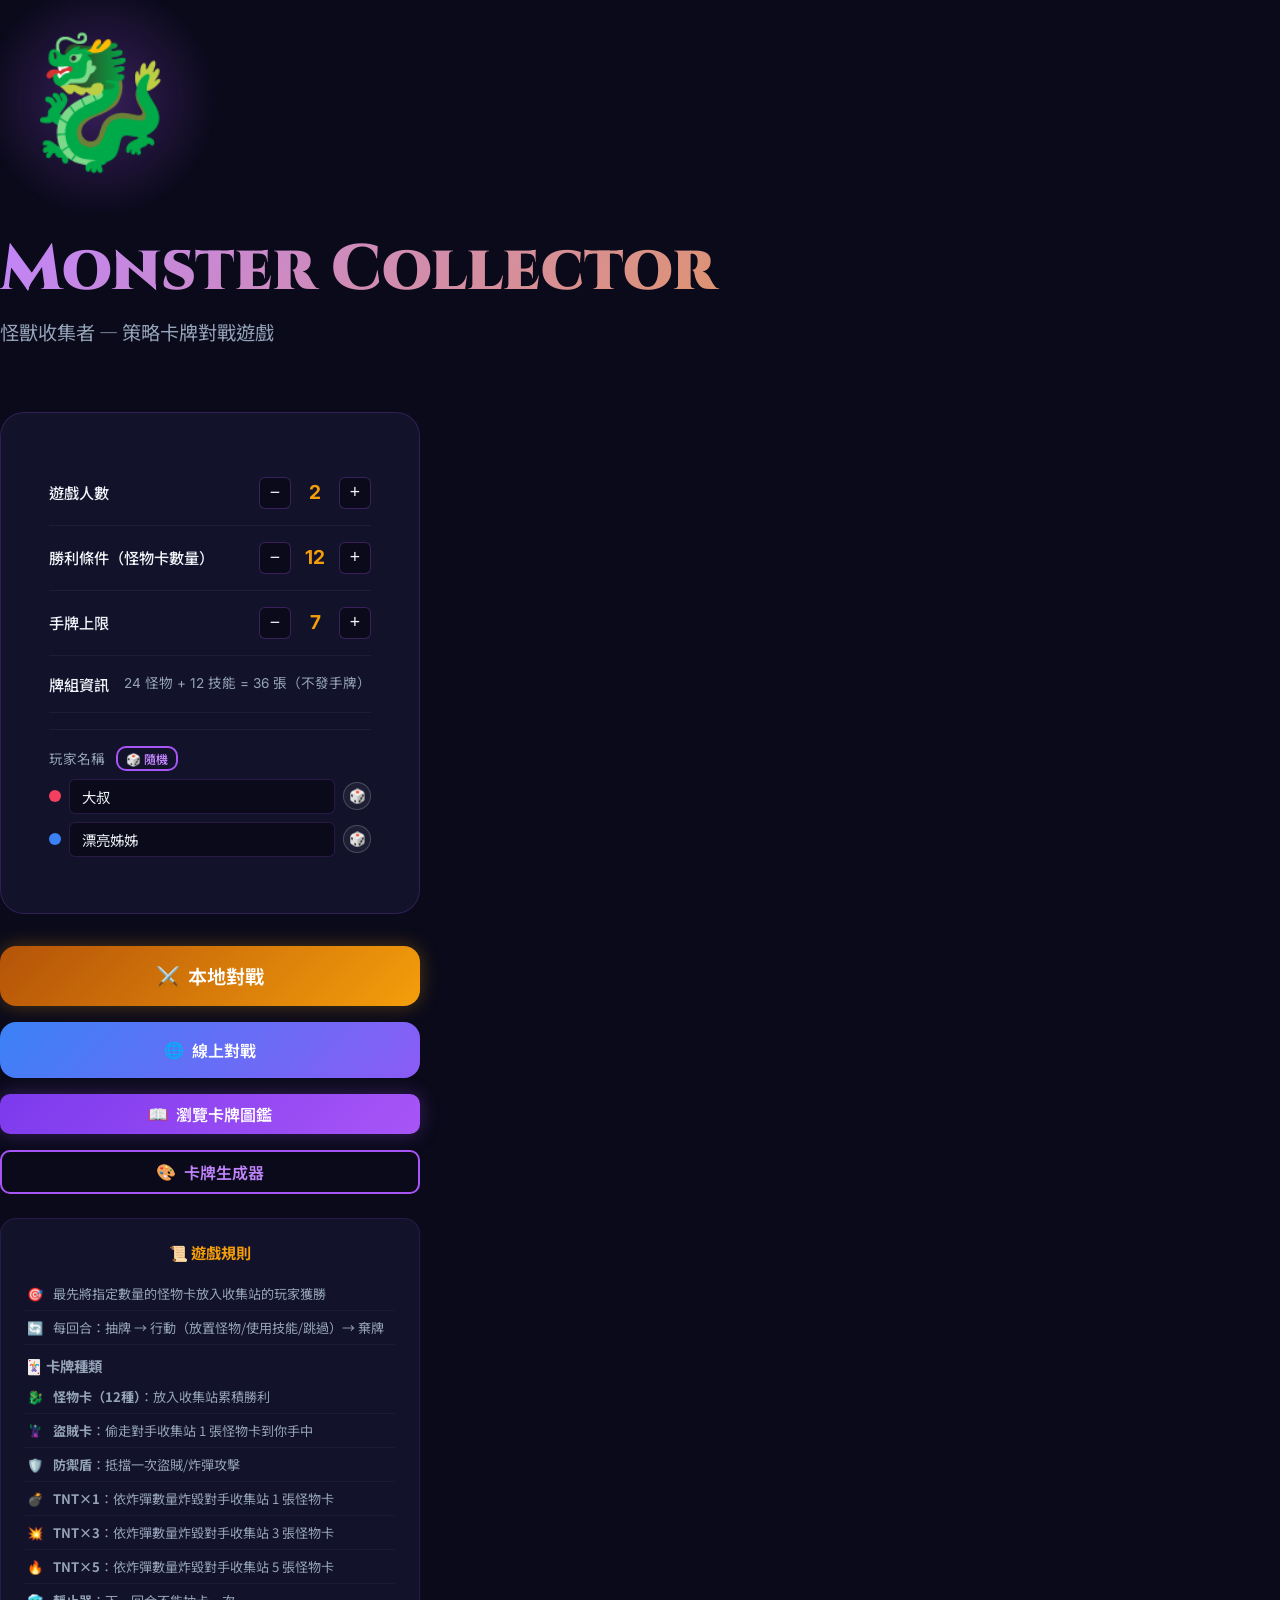
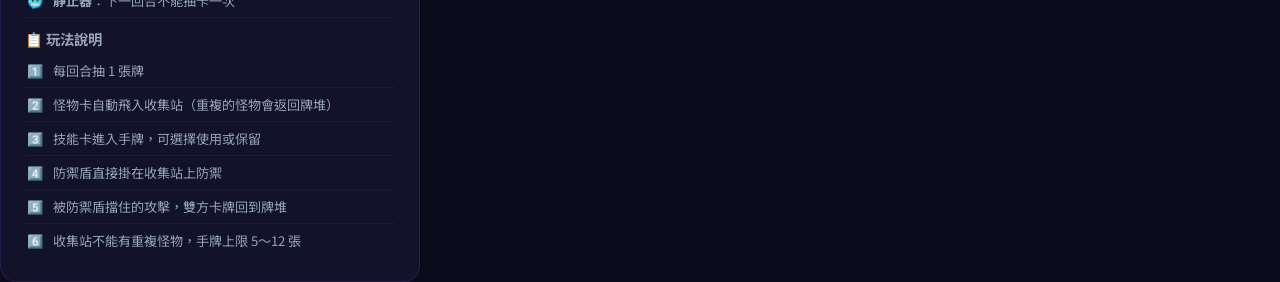
==== commit 97370364: "Major rule changes: no duplicate monsters, auto-place monsters, shield on station, blocked cards ret" ====
--- a/index.html
+++ b/index.html
@@ -156,23 +156,27 @@
       <h4 style="font-family:var(--font-chinese);color:var(--color-text-muted);margin:12px 0 6px;font-size:0.9rem">📋 玩法說明</h4>
       <div class="rule-item">
         <span class="rule-icon">1️⃣</span>
-        <span>一開始沒有手牌，每回合抽 1 張牌</span>
+        <span>每回合抽 1 張牌</span>
       </div>
       <div class="rule-item">
         <span class="rule-icon">2️⃣</span>
-        <span>抽到怪物卡可放入收集站，或留在手中</span>
+        <span>怪物卡自動飛入收集站（重複的怪物會返回牌堆）</span>
       </div>
       <div class="rule-item">
         <span class="rule-icon">3️⃣</span>
-        <span>抽到技能卡可立即使用或保留到之後使用</span>
+        <span>技能卡進入手牌，可選擇使用或保留</span>
       </div>
       <div class="rule-item">
         <span class="rule-icon">4️⃣</span>
-        <span>手牌上限5～12 張（可設定），超過需棄牌</span>
+        <span>防禦盾直接掛在收集站上防禦</span>
       </div>
       <div class="rule-item">
         <span class="rule-icon">5️⃣</span>
-        <span>每位玩家有專屬收集站（隨機分配）</span>
+        <span>被防禦盾擋住的攻擊，雙方卡牌回到牌堆</span>
+      </div>
+      <div class="rule-item">
+        <span class="rule-icon">6️⃣</span>
+        <span>收集站不能有重複怪物，手牌上限 5～12 張</span>
       </div>
     </div>
   </div>
@@ -265,6 +269,7 @@
         <button class="gallery-tab active" data-filter="all">全部</button>
         <button class="gallery-tab" data-filter="monster">🐉 怪物卡</button>
         <button class="gallery-tab" data-filter="skill">⚡ 技能卡</button>
+        <button class="gallery-tab" data-filter="station">🏠 收集站</button>
       </div>
     </div>
     <div class="gallery-grid" id="gallery-grid"></div>
--- a/css/game.css
+++ b/css/game.css
@@ -701,16 +701,17 @@
 }
 
 .station-card-bg {
-  width: 64px;
-  height: 64px;
+  width: 88px;
+  height: 88px;
   border-radius: var(--radius-md);
   overflow: hidden;
   flex-shrink: 0;
-  border: 2px solid rgba(16,185,129,0.3);
+  border: 2px solid rgba(16,185,129,0.4);
   background: rgba(0,0,0,0.3);
   display: flex;
   align-items: center;
   justify-content: center;
+  box-shadow: 0 0 16px rgba(16,185,129,0.15);
 }
 
 .station-card-bg img {
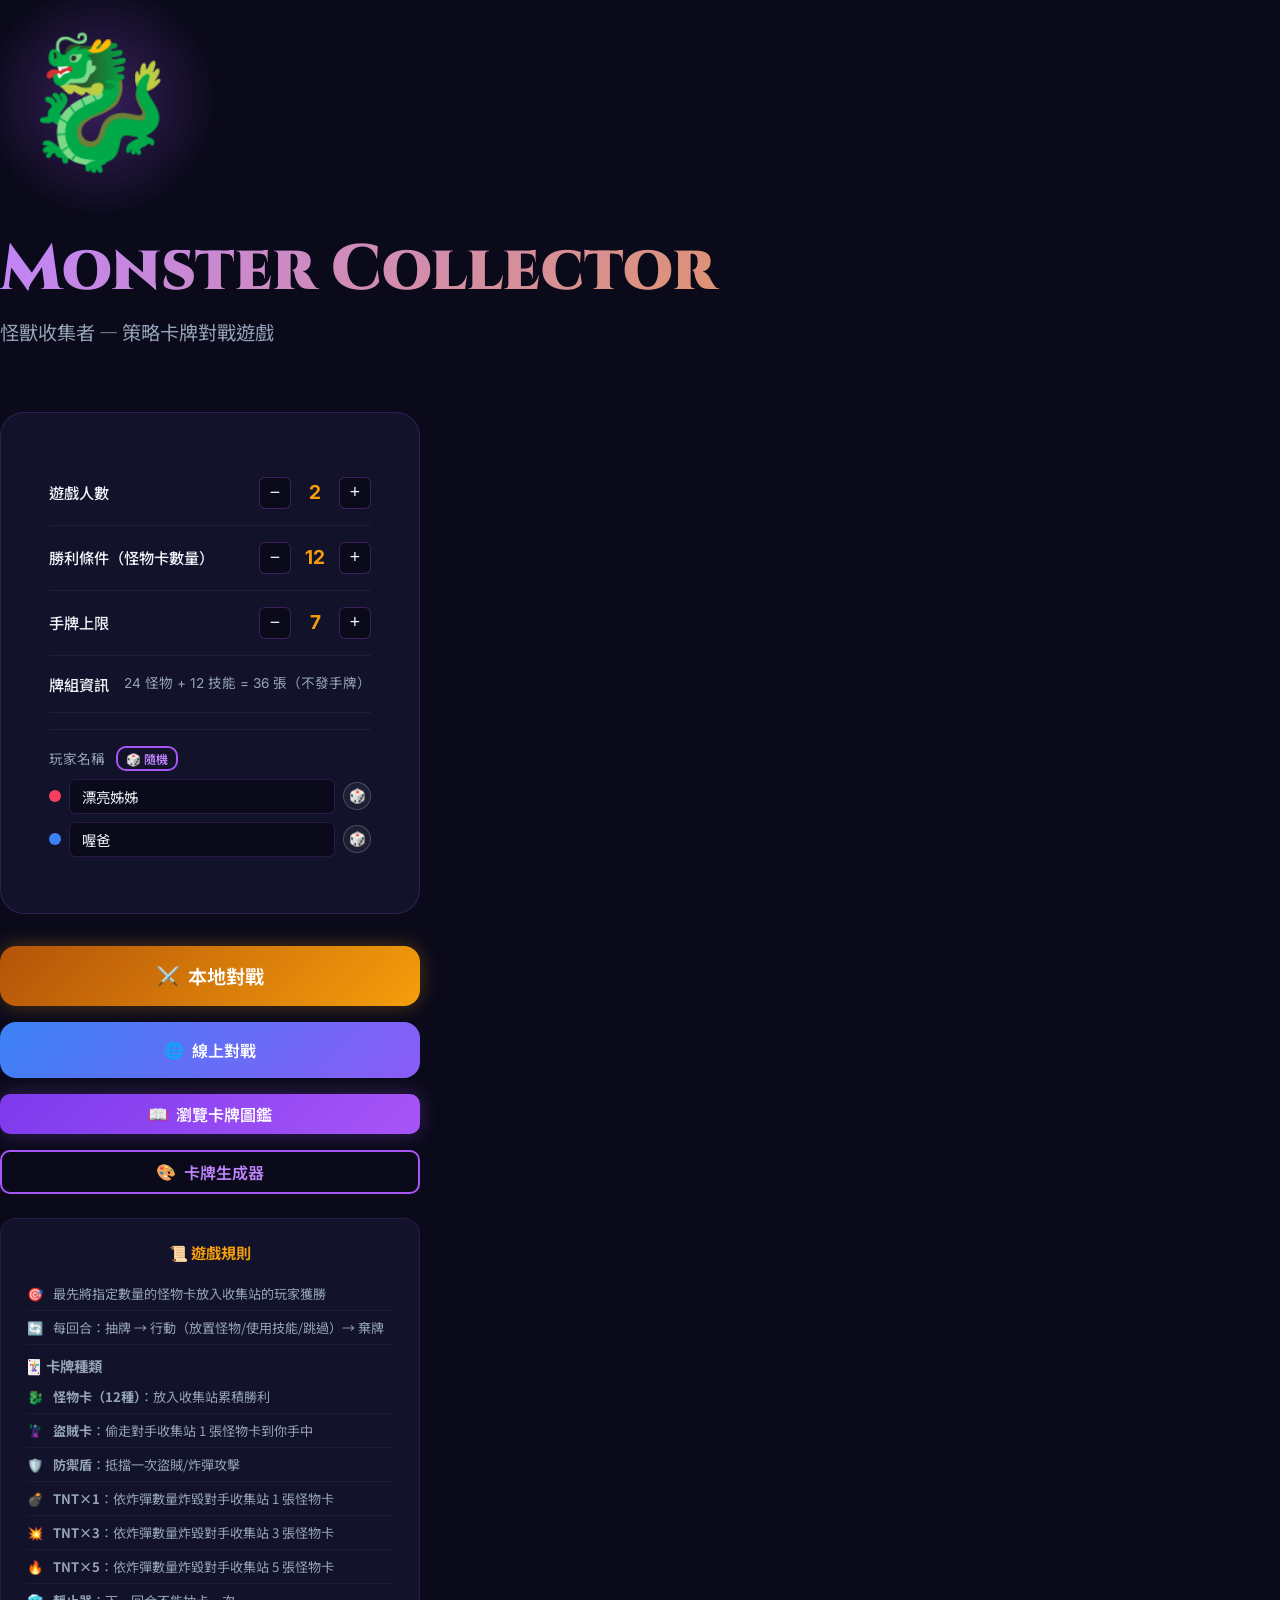
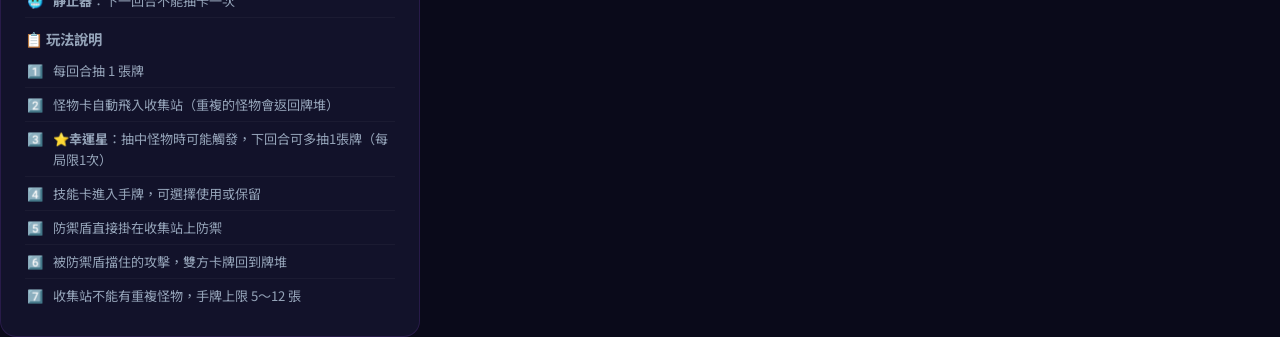
==== commit 41d25b93: "Update station UI to use actual monster card thumbnails, add lucky star mechanics, bump cache" ====
--- a/index.html
+++ b/index.html
@@ -164,18 +164,22 @@
       </div>
       <div class="rule-item">
         <span class="rule-icon">3️⃣</span>
+        <span><strong>⭐幸運星</strong>：抽中怪物時可能觸發，下回合可多抽1張牌（每局限1次）</span>
+      </div>
+      <div class="rule-item">
+        <span class="rule-icon">4️⃣</span>
         <span>技能卡進入手牌，可選擇使用或保留</span>
       </div>
       <div class="rule-item">
-        <span class="rule-icon">4️⃣</span>
+        <span class="rule-icon">5️⃣</span>
         <span>防禦盾直接掛在收集站上防禦</span>
       </div>
       <div class="rule-item">
-        <span class="rule-icon">5️⃣</span>
+        <span class="rule-icon">6️⃣</span>
         <span>被防禦盾擋住的攻擊，雙方卡牌回到牌堆</span>
       </div>
       <div class="rule-item">
-        <span class="rule-icon">6️⃣</span>
+        <span class="rule-icon">7️⃣</span>
         <span>收集站不能有重複怪物，手牌上限 5～12 張</span>
       </div>
     </div>
@@ -431,11 +435,11 @@
 
   <!-- Scripts -->
   <script src="https://unpkg.com/peerjs@1.5.4/dist/peerjs.min.js"></script>
-  <script src="js/cards.js?v=5"></script>
-  <script src="js/animations.js?v=5"></script>
-  <script src="js/game.js?v=5"></script>
-  <script src="js/network.js?v=5"></script>
-  <script src="js/generator.js?v=5"></script>
-  <script src="js/app.js?v=5"></script>
+  <script src="js/cards.js?v=6"></script>
+  <script src="js/animations.js?v=6"></script>
+  <script src="js/game.js?v=6"></script>
+  <script src="js/network.js?v=6"></script>
+  <script src="js/generator.js?v=6"></script>
+  <script src="js/app.js?v=6"></script>
 </body>
 </html>
--- a/css/game.css
+++ b/css/game.css
@@ -701,8 +701,8 @@
 }
 
 .station-card-bg {
-  width: 88px;
-  height: 88px;
+  width: 120px;
+  height: 120px;
   border-radius: var(--radius-md);
   overflow: hidden;
   flex-shrink: 0;
@@ -711,7 +711,7 @@
   display: flex;
   align-items: center;
   justify-content: center;
-  box-shadow: 0 0 16px rgba(16,185,129,0.15);
+  box-shadow: 0 0 20px rgba(16,185,129,0.2);
 }
 
 .station-card-bg img {
@@ -763,9 +763,9 @@
 }
 
 .station-slots .collection-slot {
-  width: 44px;
-  height: 60px;
-  border-radius: 6px;
+  width: 80px;
+  height: 100px;
+  border-radius: 8px;
   border: 1px dashed rgba(16,185,129,0.25);
   display: flex;
   flex-direction: column;
@@ -774,6 +774,7 @@
   transition: all 0.3s ease;
   background: rgba(0,0,0,0.2);
   position: relative;
+  overflow: hidden;
 }
 
 .station-slots .collection-slot.filled {
@@ -781,6 +782,27 @@
   border-color: rgba(16,185,129,0.4);
   background: linear-gradient(135deg, rgba(107,33,168,0.3), rgba(16,185,129,0.15));
   box-shadow: 0 0 8px rgba(16,185,129,0.15);
+  padding: 2px;
+}
+
+.station-slots .collection-slot.filled img {
+  width: 100%;
+  height: 72px;
+  object-fit: cover;
+  border-radius: 6px;
+}
+
+.station-slots .collection-slot .slot-monster-name {
+  font-family: var(--font-chinese);
+  font-size: 0.55rem;
+  color: var(--color-text-muted);
+  margin-top: 2px;
+  text-align: center;
+  line-height: 1.1;
+  max-width: 100%;
+  overflow: hidden;
+  text-overflow: ellipsis;
+  white-space: nowrap;
 }
 
 .station-slots .collection-slot .slot-number {
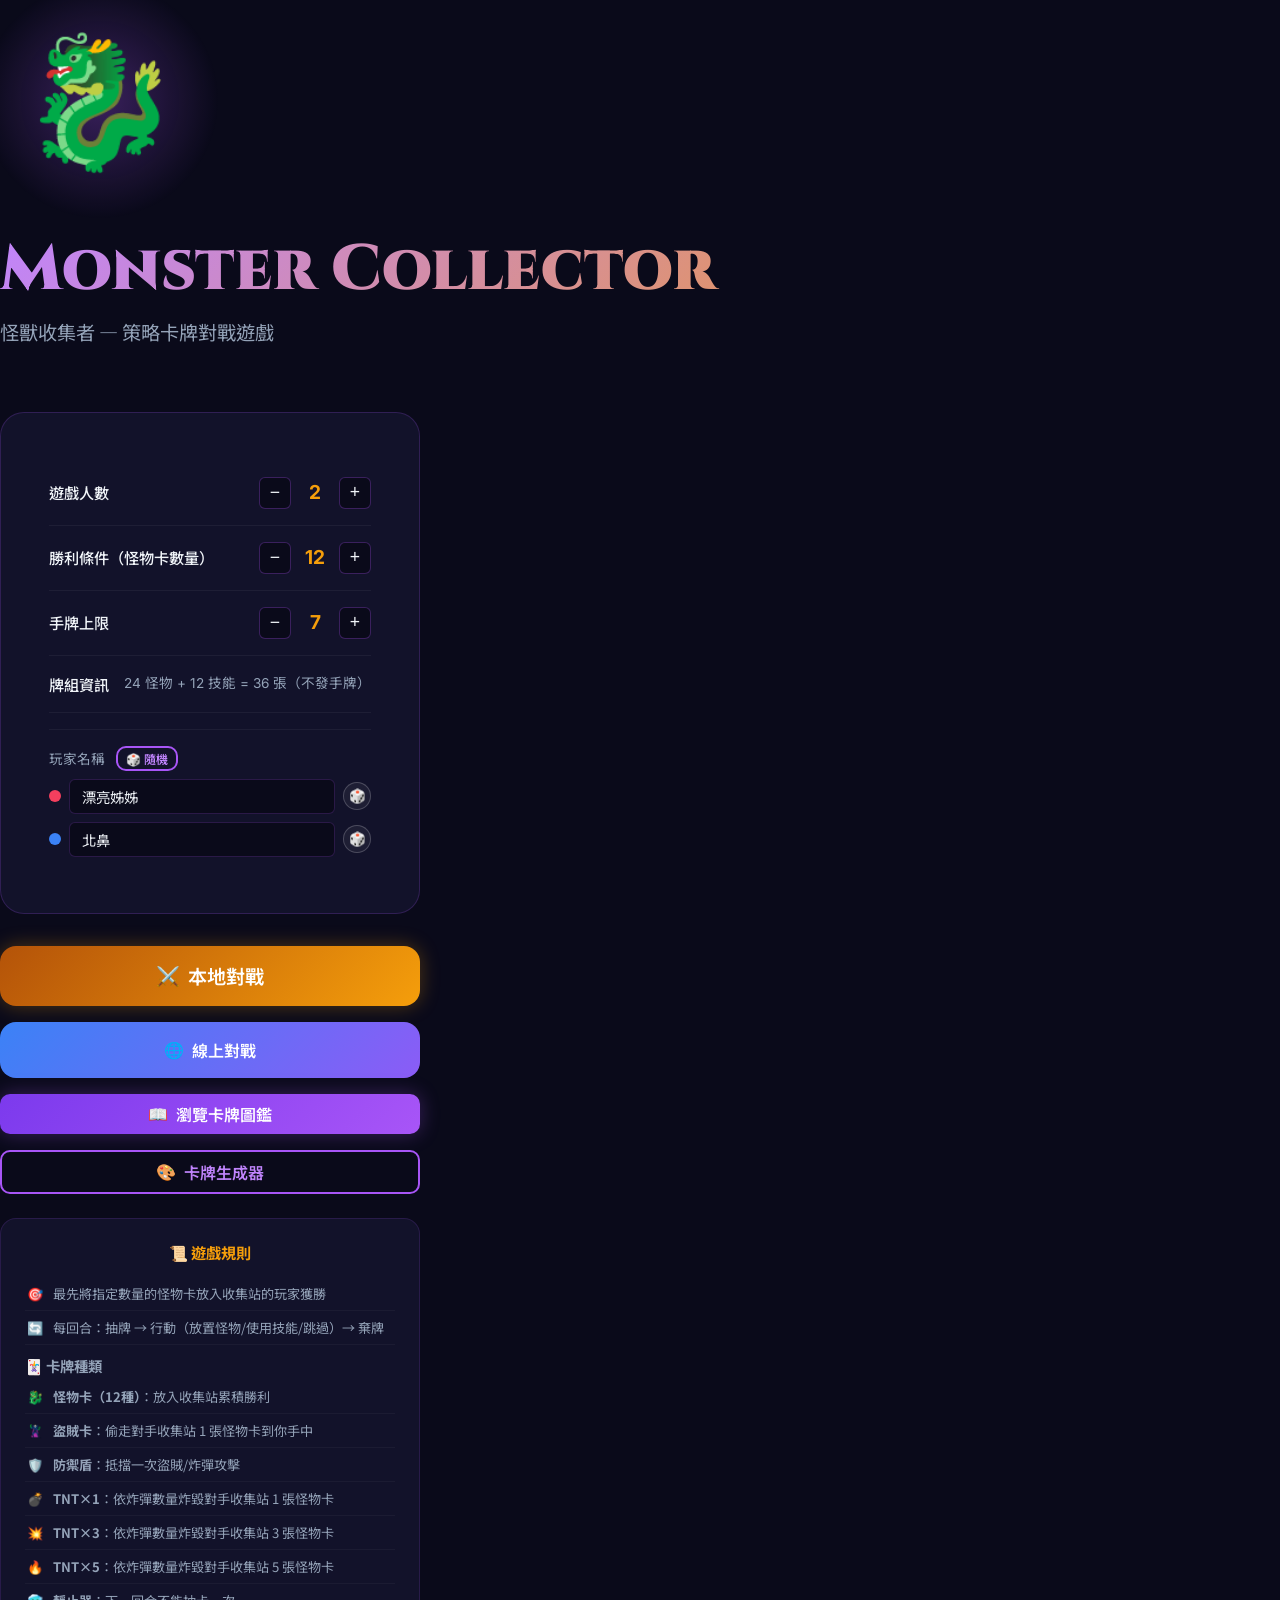
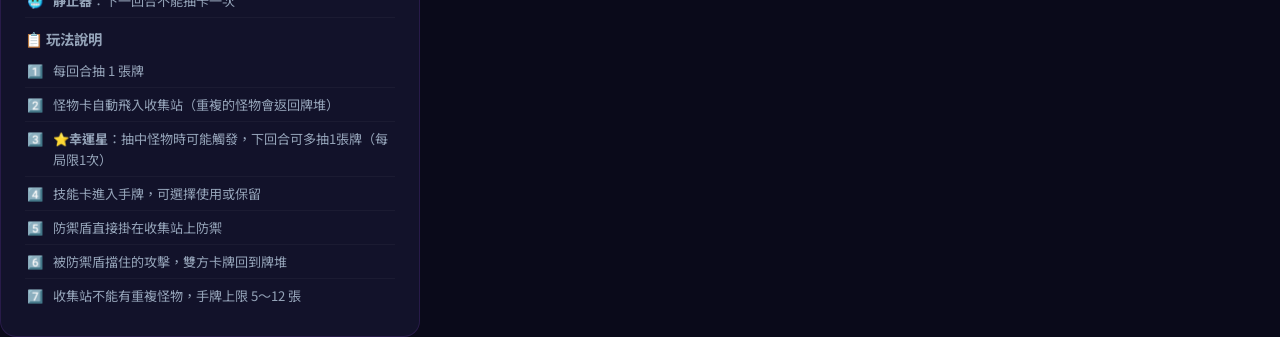
==== commit 743c02d9: "Add official print layout feature and export to PDF button" ====
--- a/index.html
+++ b/index.html
@@ -267,8 +267,13 @@
   <!-- ================================ -->
   <div class="page" id="page-gallery">
     <div class="gallery-header">
-      <h1>Card Gallery</h1>
-      <p class="text-muted" style="font-family:var(--font-chinese);margin-top:8px">點擊卡牌查看大圖</p>
+      <div style="display: flex; justify-content: space-between; align-items: flex-end;">
+        <div>
+          <h1>Card Gallery</h1>
+          <p class="text-muted" style="font-family:var(--font-chinese);margin-top:8px">點擊卡牌查看大圖</p>
+        </div>
+        <button class="btn btn-gold" onclick="window.open('print.html', '_blank')">🖨️ 匯出列印版 (A4)</button>
+      </div>
       <div class="gallery-tabs">
         <button class="gallery-tab active" data-filter="all">全部</button>
         <button class="gallery-tab" data-filter="monster">🐉 怪物卡</button>
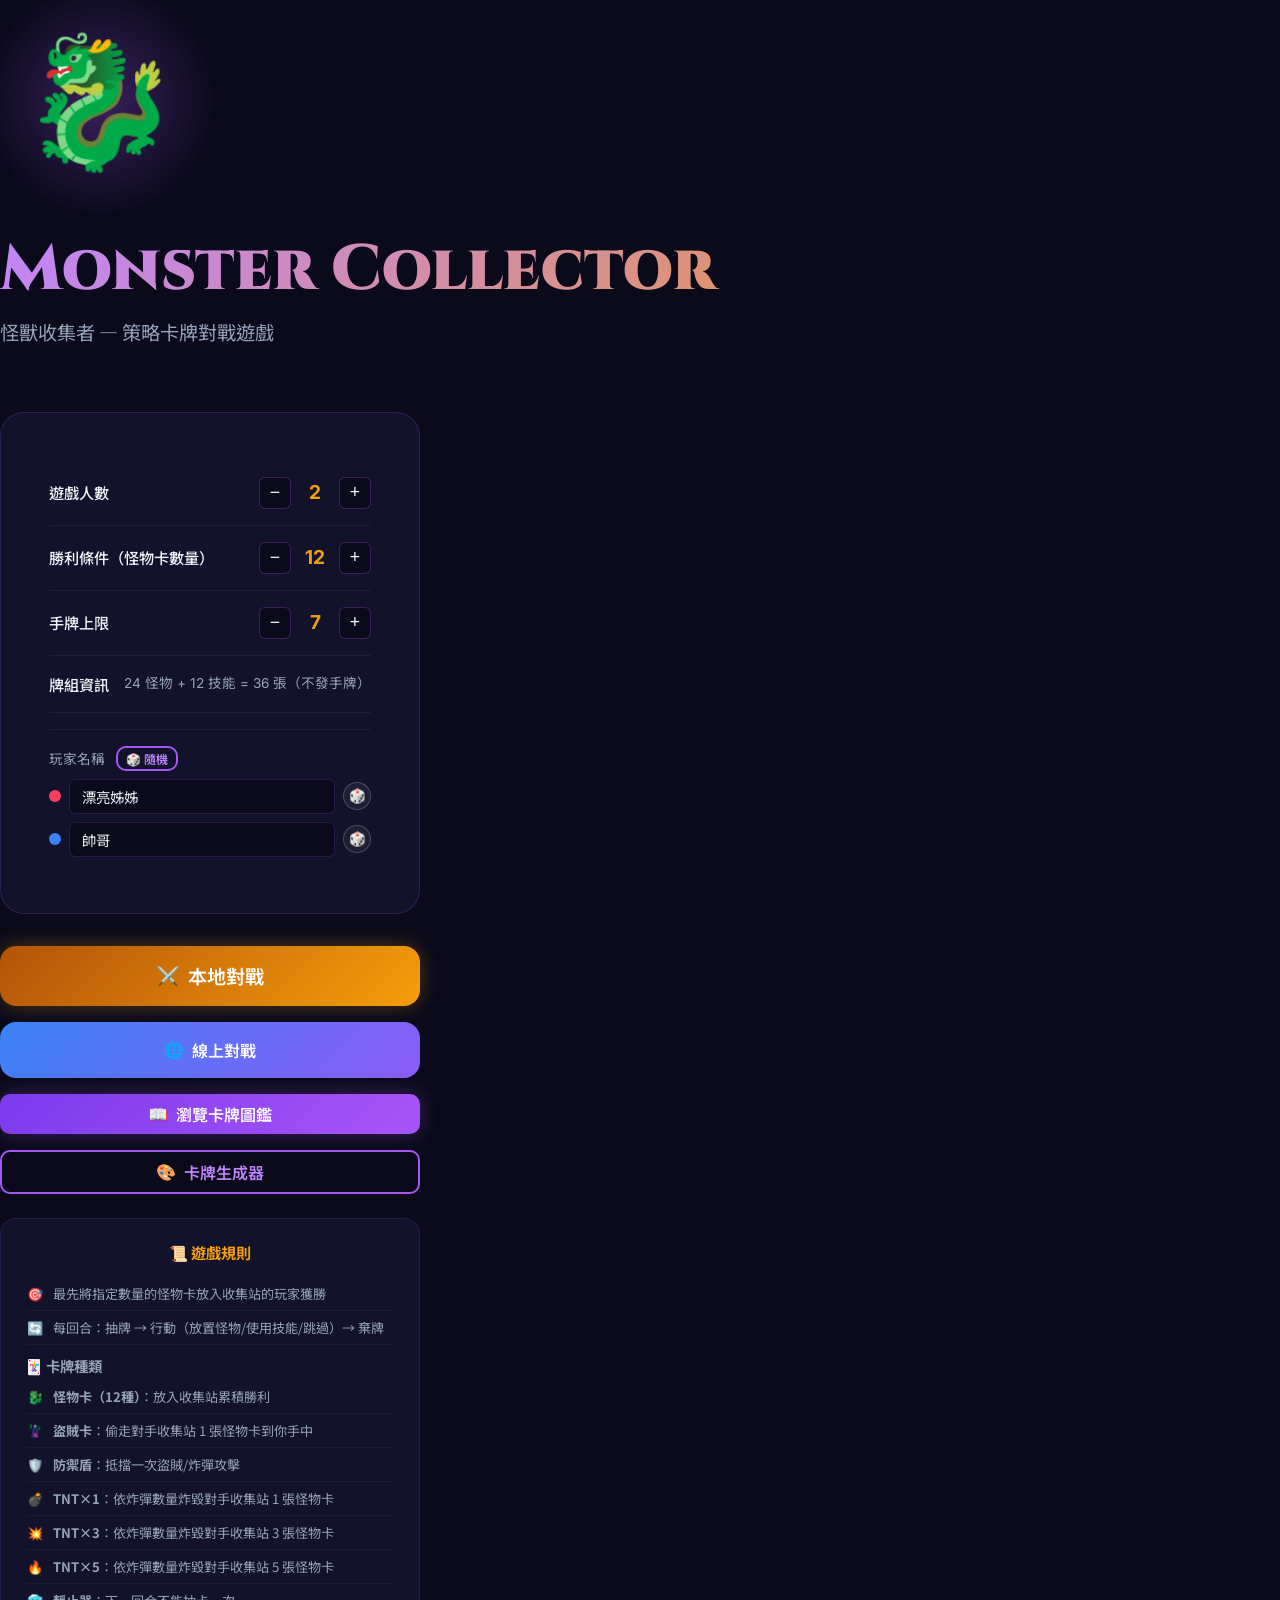
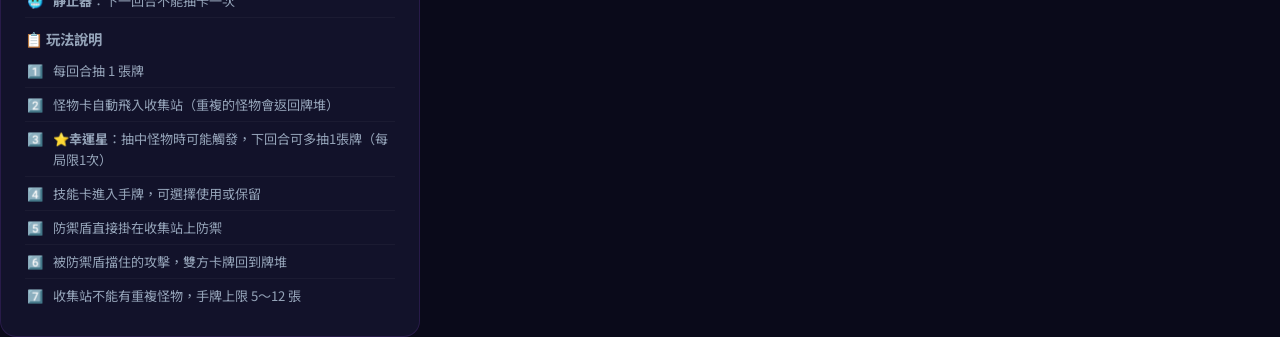
==== commit 60bccffb: "Refactor UI, auto-use skills, lucky star animation" ====
--- a/index.html
+++ b/index.html
@@ -343,6 +343,7 @@
           </div>
         </div>
         <div class="station-slots" id="player-station-slots"></div>
+        <div id="player-station-shield"></div>
       </div>
 
       <!-- Player Hand -->
--- a/css/index.css
+++ b/css/index.css
@@ -512,3 +512,16 @@
   h2 { font-size: 1.5rem; }
   .container { padding: 0 var(--space-md); }
 }
+
+@keyframes fly-in-spin {
+  0% { transform: scale(0) rotate(-180deg) translate(-50px, -50px); opacity: 0; }
+  50% { transform: scale(1.5) rotate(10deg); opacity: 1; }
+  100% { transform: scale(1) rotate(0deg) translate(0, 0); opacity: 1; }
+}
+
+@keyframes fadeInOut {
+  0% { opacity: 0; transform: translate(-50%, -40%); }
+  20% { opacity: 1; transform: translate(-50%, -50%); }
+  80% { opacity: 1; transform: translate(-50%, -50%); }
+  100% { opacity: 0; transform: translate(-50%, -60%); }
+}
--- a/css/game.css
+++ b/css/game.css
@@ -589,14 +589,9 @@
   opacity: 0.6;
 }
 
-/* Center Area */
+/* Center Area (Hidden in new rules) */
 .center-area {
-  display: flex;
-  justify-content: center;
-  align-items: center;
-  gap: var(--space-3xl);
-  flex: 1;
-  min-height: 200px;
+  display: none;
 }
 
 .deck-zone {
@@ -679,14 +674,15 @@
 /* Player Collection Station */
 .player-station {
   display: flex;
-  flex-direction: column;
-  gap: var(--space-sm);
+  flex-direction: row;
+  align-items: stretch;
+  gap: var(--space-md);
   padding: var(--space-md) var(--space-lg);
   background: linear-gradient(135deg, rgba(22,101,52,0.15), rgba(16,185,129,0.08));
   border-radius: var(--radius-lg);
   border: 1px solid rgba(22,101,52,0.3);
   position: relative;
-  overflow: hidden;
+  overflow-x: auto;
   transition: border-color 0.3s ease;
 }
 
@@ -722,15 +718,16 @@
 }
 
 .station-info {
-  flex: 1;
-  min-width: 0;
+  display: flex;
+  flex-direction: column;
+  justify-content: center;
 }
 
 .station-type {
   font-family: var(--font-chinese);
   font-size: 0.7rem;
   color: rgba(16,185,129,0.7);
-  margin-top: 2px;
+  margin-top: 4px;
   letter-spacing: 1px;
 }
 
@@ -757,9 +754,10 @@
 
 .station-slots {
   display: flex;
+  flex: 1;
   gap: 6px;
-  flex-wrap: wrap;
-  padding-top: var(--space-xs);
+  flex-wrap: nowrap;
+  align-items: center;
 }
 
 .station-slots .collection-slot {
@@ -1310,3 +1308,28 @@
   .generator-container { grid-template-columns: 1fr; }
   .game-log { width: 100%; }
 }
+
+/* Additional UI for Shield */
+.station-shield-zone {
+  width: 120px;
+  display: flex;
+  justify-content: center;
+  align-items: center;
+  padding-left: var(--space-md);
+  border-left: 1px dashed rgba(16,185,129,0.3);
+  flex-shrink: 0;
+}
+
+.station-shield-zone .card {
+  width: 100px;
+  height: 140px;
+  box-shadow: 0 0 20px rgba(59,130,246,0.6);
+  border-color: #3b82f6 !important;
+  animation: float 3s ease-in-out infinite;
+}
+
+/* Player Hand (Hidden) */
+.player-hand {
+  display: none !important;
+}
+#hand-count { display: none !important; }
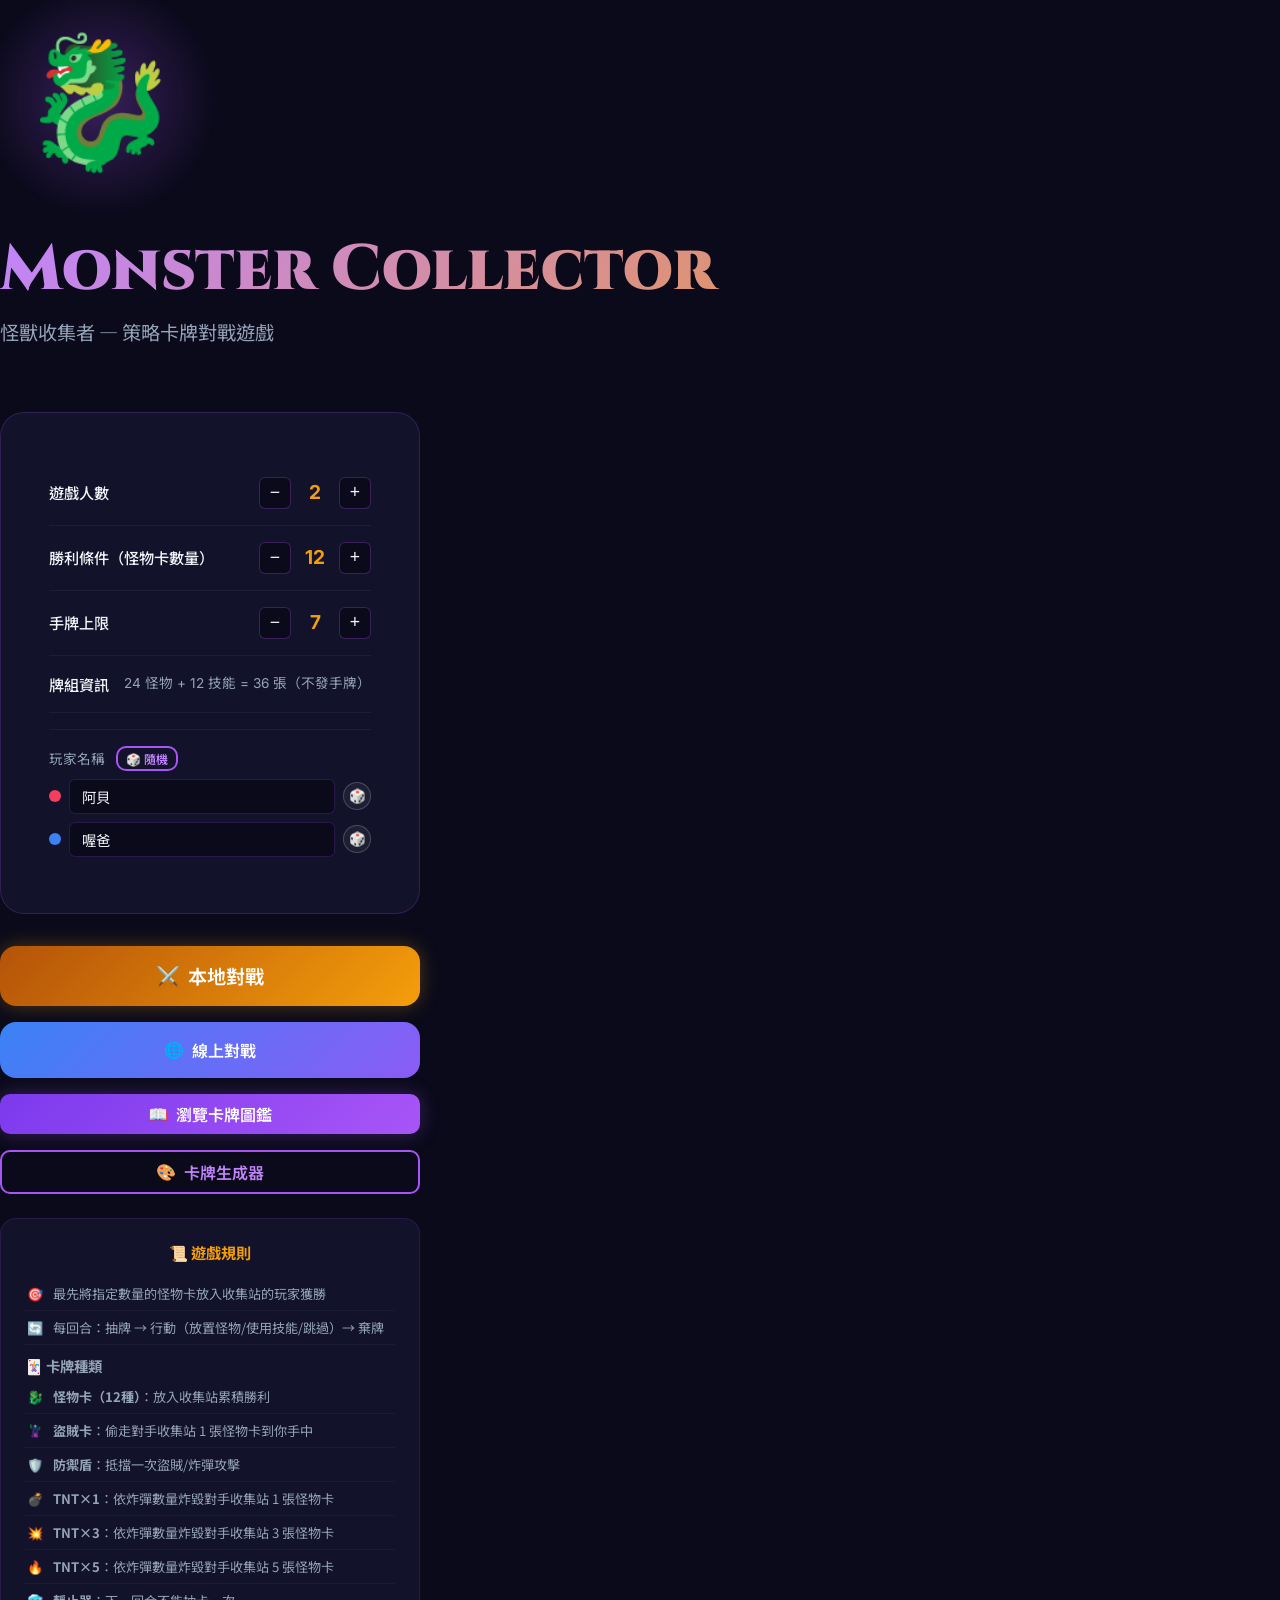
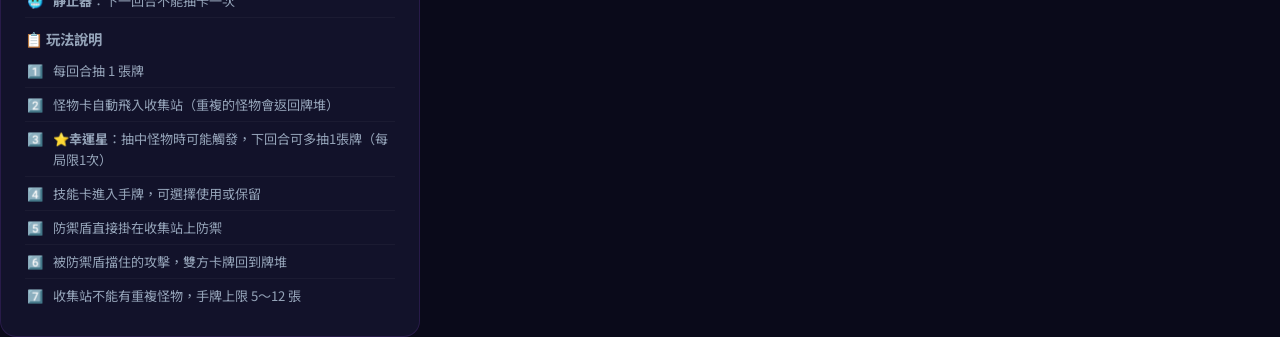
==== commit c6fb069e: "fix: restore game state and center area layout" ====
--- a/index.html
+++ b/index.html
@@ -5,9 +5,9 @@
   <meta name="viewport" content="width=device-width, initial-scale=1.0">
   <meta name="description" content="Monster Collector - A strategic card game where players race to collect monster cards. Supports 2-3 players with skill cards for stealing, shielding, and swapping.">
   <title>Monster Collector | 怪獸收集者</title>
-  <link rel="stylesheet" href="css/index.css?v=4">
-  <link rel="stylesheet" href="css/cards.css?v=4">
-  <link rel="stylesheet" href="css/game.css?v=4">
+  <link rel="stylesheet" href="css/index.css?v=7">
+  <link rel="stylesheet" href="css/cards.css?v=7">
+  <link rel="stylesheet" href="css/game.css?v=7">
   <link rel="icon" href="data:image/svg+xml,<svg xmlns='http://www.w3.org/2000/svg' viewBox='0 0 100 100'><text y='0.9em' font-size='80'>🐉</text></svg>">
 </head>
 <body>
@@ -441,11 +441,11 @@
 
   <!-- Scripts -->
   <script src="https://unpkg.com/peerjs@1.5.4/dist/peerjs.min.js"></script>
-  <script src="js/cards.js?v=6"></script>
-  <script src="js/animations.js?v=6"></script>
-  <script src="js/game.js?v=6"></script>
-  <script src="js/network.js?v=6"></script>
-  <script src="js/generator.js?v=6"></script>
-  <script src="js/app.js?v=6"></script>
+  <script src="js/cards.js?v=7"></script>
+  <script src="js/animations.js?v=7"></script>
+  <script src="js/game.js?v=7"></script>
+  <script src="js/network.js?v=7"></script>
+  <script src="js/generator.js?v=7"></script>
+  <script src="js/app.js?v=7"></script>
 </body>
 </html>
--- a/css/game.css
+++ b/css/game.css
@@ -589,9 +589,13 @@
   opacity: 0.6;
 }
 
-/* Center Area (Hidden in new rules) */
+/* Center Area */
 .center-area {
-  display: none;
+  display: flex;
+  justify-content: center;
+  align-items: center;
+  gap: var(--space-xl);
+  padding: var(--space-md);
 }
 
 .deck-zone {
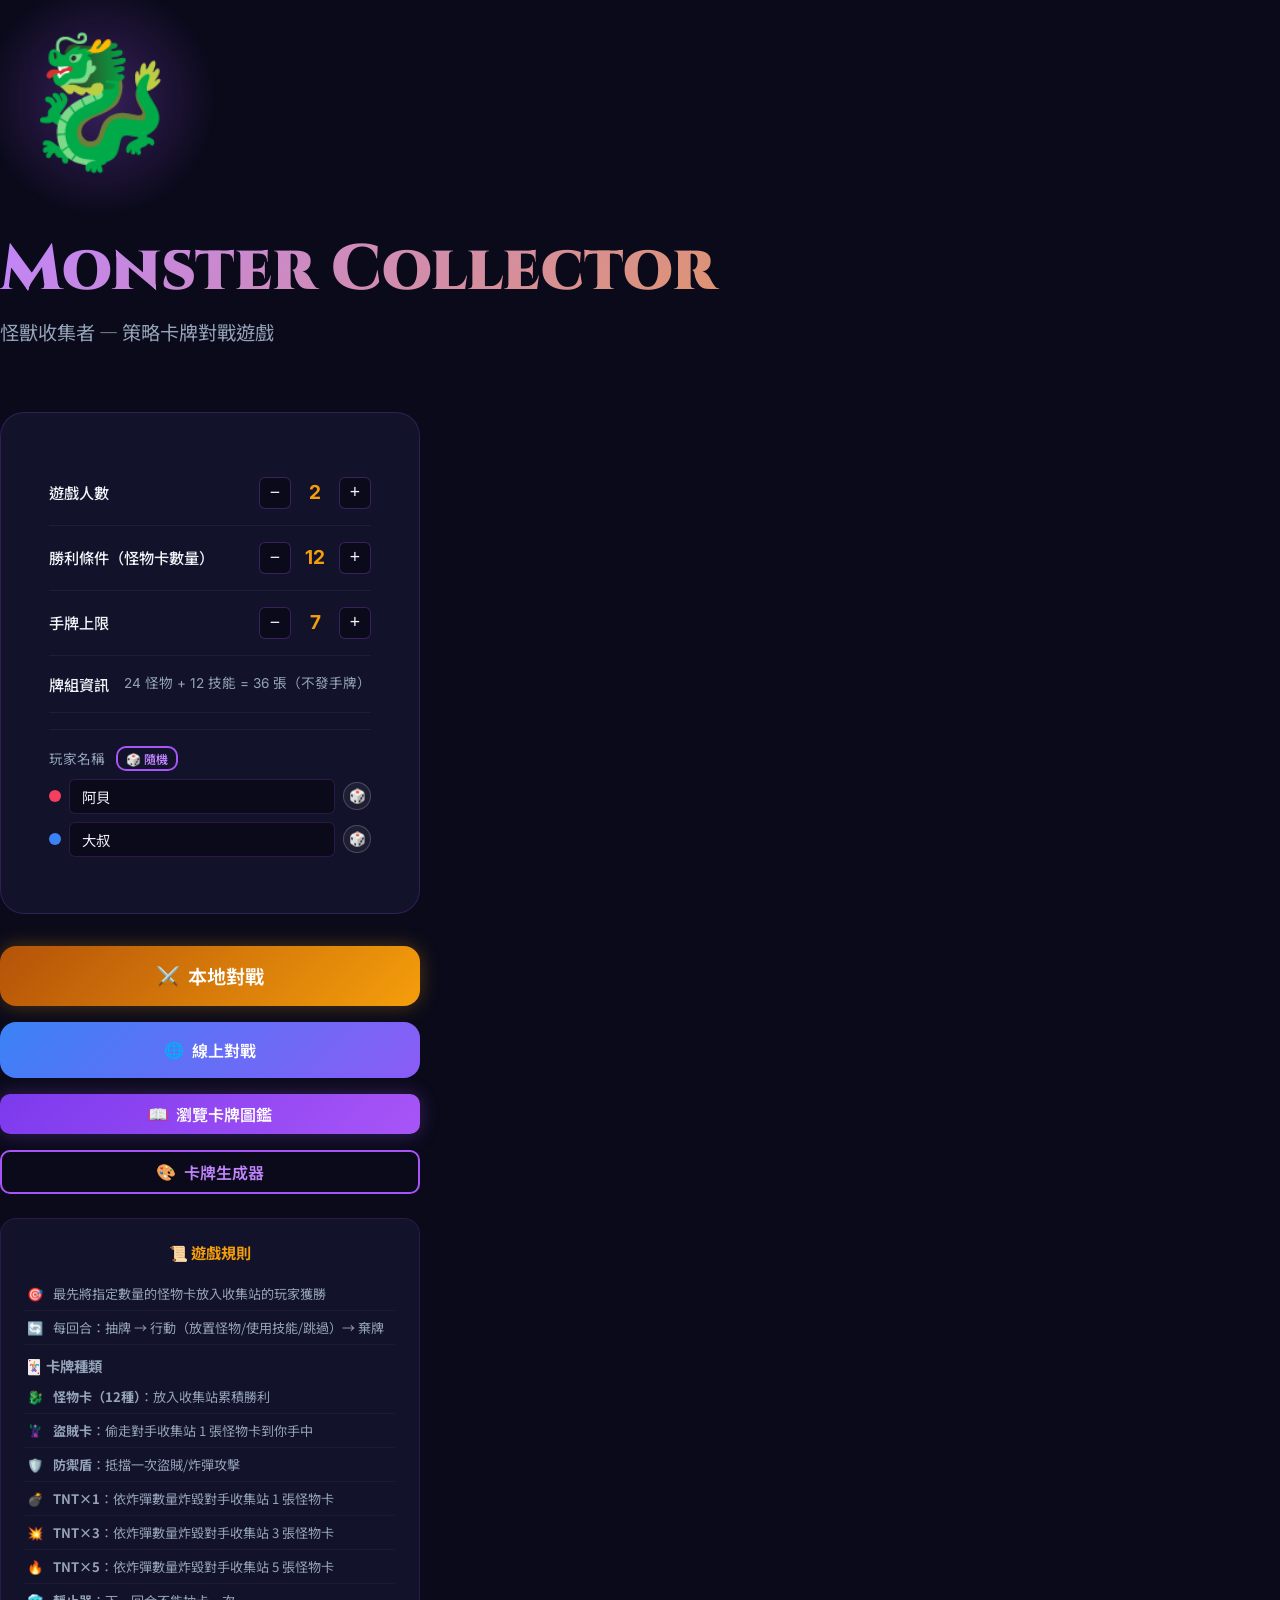
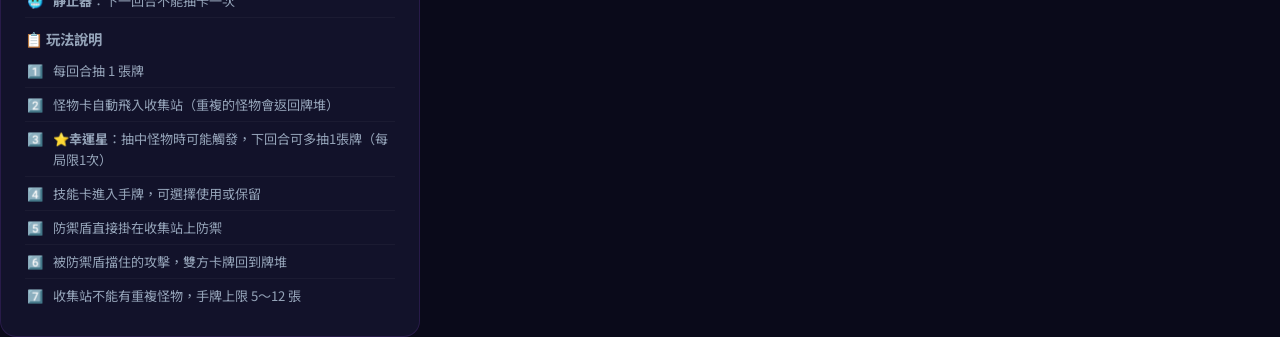
==== commit 926c339b: "feat: add handdrawn card art style with toggle switch - Add 20 handdrawn card images (12 monsters + " ====
--- a/index.html
+++ b/index.html
@@ -5,9 +5,9 @@
   <meta name="viewport" content="width=device-width, initial-scale=1.0">
   <meta name="description" content="Monster Collector - A strategic card game where players race to collect monster cards. Supports 2-3 players with skill cards for stealing, shielding, and swapping.">
   <title>Monster Collector | 怪獸收集者</title>
-  <link rel="stylesheet" href="css/index.css?v=7">
-  <link rel="stylesheet" href="css/cards.css?v=7">
-  <link rel="stylesheet" href="css/game.css?v=7">
+  <link rel="stylesheet" href="css/index.css?v=8">
+  <link rel="stylesheet" href="css/cards.css?v=8">
+  <link rel="stylesheet" href="css/game.css?v=8">
   <link rel="icon" href="data:image/svg+xml,<svg xmlns='http://www.w3.org/2000/svg' viewBox='0 0 100 100'><text y='0.9em' font-size='80'>🐉</text></svg>">
 </head>
 <body>
@@ -21,6 +21,7 @@
     <button class="nav-tab" data-page="gallery">📖 卡牌圖鑑</button>
     <button class="nav-tab" data-page="game">🎮 遊戲</button>
     <button class="nav-tab" data-page="generator">🎨 卡牌生成器</button>
+    <button class="btn-card-style-toggle" id="btn-card-style-toggle">✏️ 手繪風格</button>
   </nav>
 
   <!-- ================================ -->
@@ -441,11 +442,11 @@
 
   <!-- Scripts -->
   <script src="https://unpkg.com/peerjs@1.5.4/dist/peerjs.min.js"></script>
-  <script src="js/cards.js?v=7"></script>
-  <script src="js/animations.js?v=7"></script>
-  <script src="js/game.js?v=7"></script>
-  <script src="js/network.js?v=7"></script>
-  <script src="js/generator.js?v=7"></script>
-  <script src="js/app.js?v=7"></script>
+  <script src="js/cards.js?v=8"></script>
+  <script src="js/animations.js?v=8"></script>
+  <script src="js/game.js?v=8"></script>
+  <script src="js/network.js?v=8"></script>
+  <script src="js/generator.js?v=8"></script>
+  <script src="js/app.js?v=8"></script>
 </body>
 </html>
--- a/css/game.css
+++ b/css/game.css
@@ -382,6 +382,35 @@
 .nav-tab.active {
   background: var(--color-primary);
   color: white;
+}
+
+/* Card Style Toggle Button */
+.btn-card-style-toggle {
+  margin-left: auto;
+  padding: var(--space-xs) var(--space-md);
+  border: 1px solid rgba(245,158,11,0.4);
+  background: rgba(245,158,11,0.1);
+  color: var(--color-accent-gold);
+  font-family: var(--font-chinese);
+  font-size: 0.8rem;
+  cursor: pointer;
+  border-radius: 999px;
+  transition: all var(--transition-fast);
+  white-space: nowrap;
+}
+
+.btn-card-style-toggle:hover {
+  background: rgba(245,158,11,0.25);
+  border-color: var(--color-accent-gold);
+  transform: scale(1.05);
+  box-shadow: 0 0 12px rgba(245,158,11,0.3);
+}
+
+.btn-card-style-toggle.handdrawn-active {
+  border-color: rgba(168,85,247,0.5);
+  background: rgba(168,85,247,0.15);
+  color: var(--color-primary-light);
+  box-shadow: 0 0 8px rgba(168,85,247,0.3);
 }
 
 /* --- Gallery Page --- */
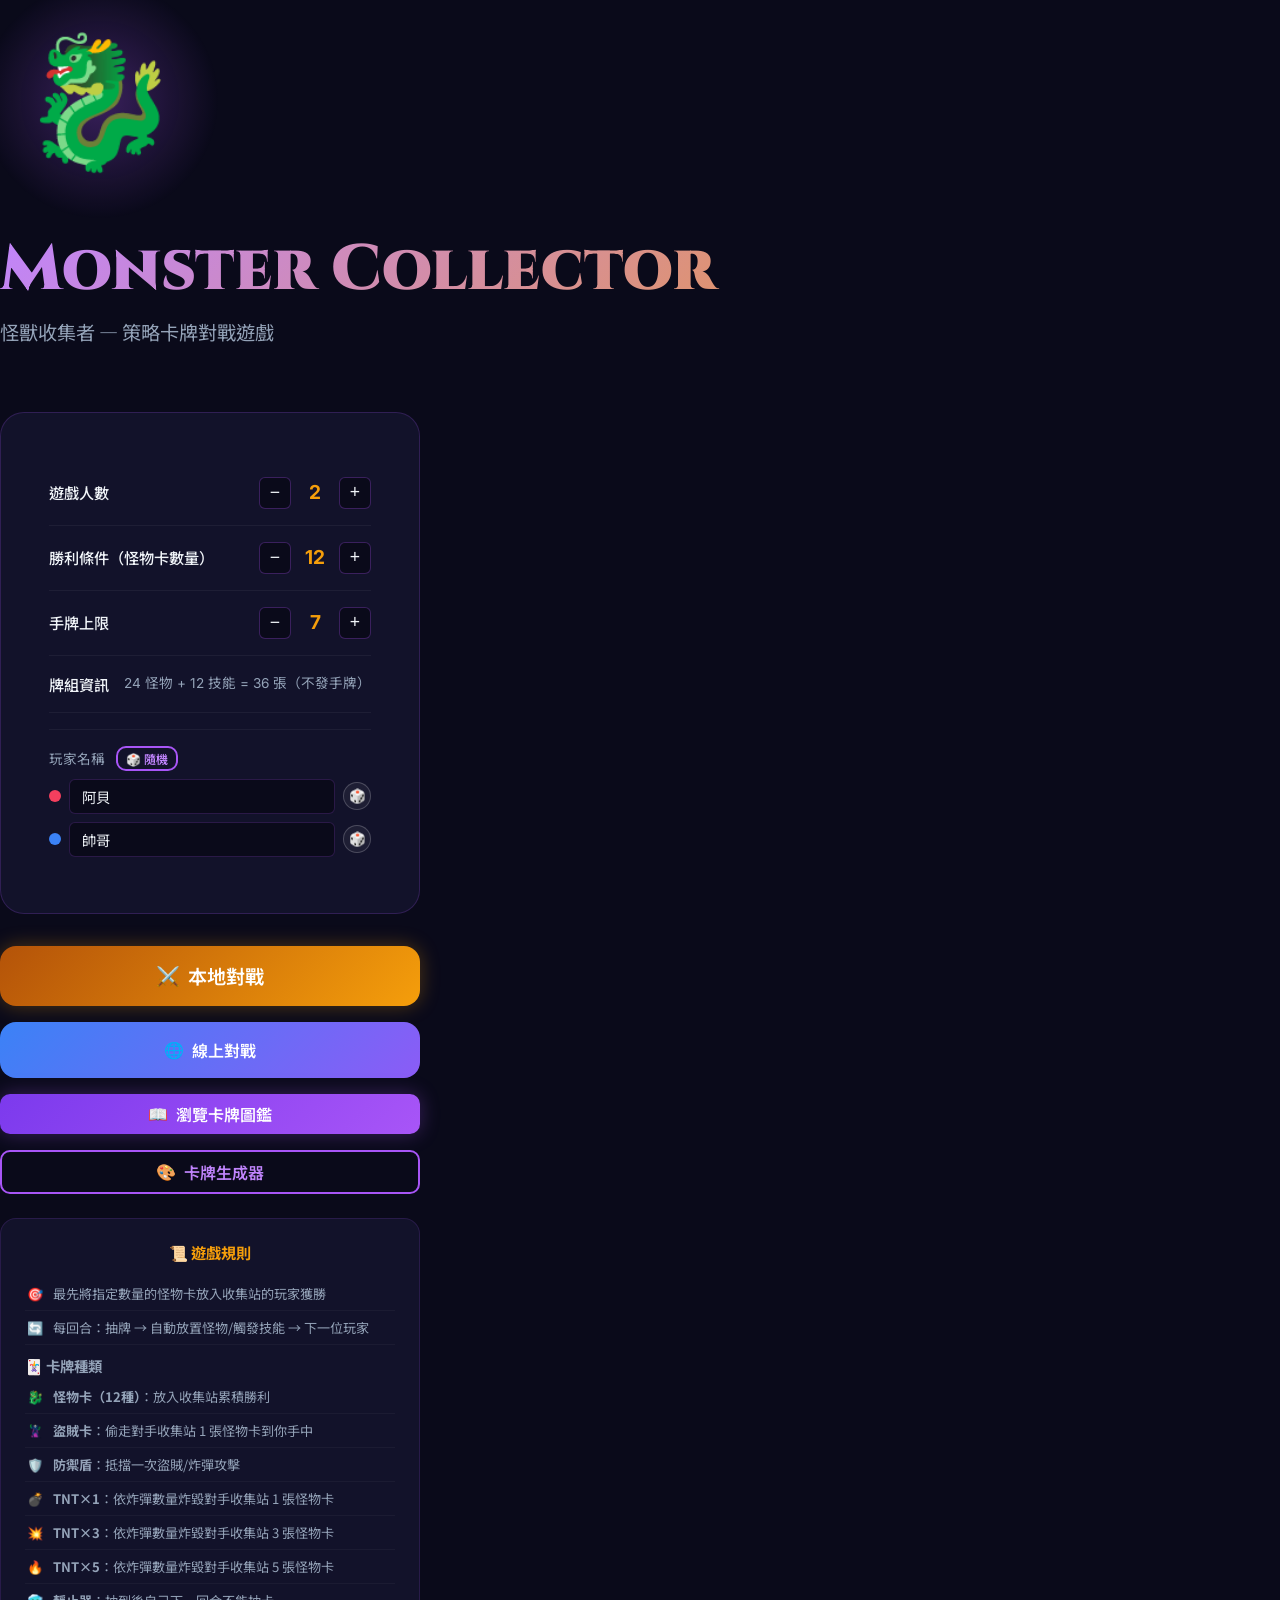
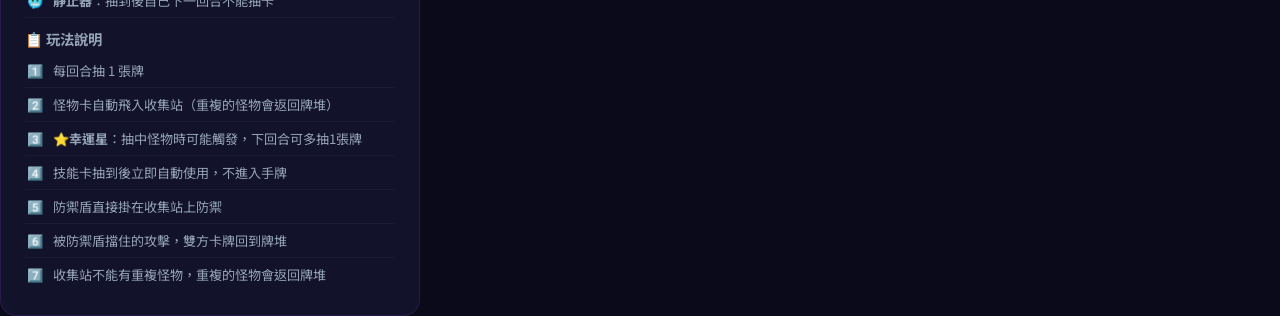
==== commit 6b20b09a: "fix: freezer now affects self, remove discard pile, update rules" ====
--- a/index.html
+++ b/index.html
@@ -5,9 +5,9 @@
   <meta name="viewport" content="width=device-width, initial-scale=1.0">
   <meta name="description" content="Monster Collector - A strategic card game where players race to collect monster cards. Supports 2-3 players with skill cards for stealing, shielding, and swapping.">
   <title>Monster Collector | 怪獸收集者</title>
-  <link rel="stylesheet" href="css/index.css?v=8">
-  <link rel="stylesheet" href="css/cards.css?v=8">
-  <link rel="stylesheet" href="css/game.css?v=8">
+  <link rel="stylesheet" href="css/index.css?v=9">
+  <link rel="stylesheet" href="css/cards.css?v=9">
+  <link rel="stylesheet" href="css/game.css?v=9">
   <link rel="icon" href="data:image/svg+xml,<svg xmlns='http://www.w3.org/2000/svg' viewBox='0 0 100 100'><text y='0.9em' font-size='80'>🐉</text></svg>">
 </head>
 <body>
@@ -121,7 +121,7 @@
       </div>
       <div class="rule-item">
         <span class="rule-icon">🔄</span>
-        <span>每回合：抽牌 → 行動（放置怪物/使用技能/跳過）→ 棄牌</span>
+        <span>每回合：抽牌 → 自動放置怪物/觸發技能 → 下一位玩家</span>
       </div>
 
       <h4 style="font-family:var(--font-chinese);color:var(--color-text-muted);margin:12px 0 6px;font-size:0.9rem">🃏 卡牌種類</h4>
@@ -151,7 +151,7 @@
       </div>
       <div class="rule-item">
         <span class="rule-icon">🥶</span>
-        <span><strong>靜止器</strong>：下一回合不能抽卡一次</span>
+        <span><strong>靜止器</strong>：抽到後自己下一回合不能抽卡</span>
       </div>
 
       <h4 style="font-family:var(--font-chinese);color:var(--color-text-muted);margin:12px 0 6px;font-size:0.9rem">📋 玩法說明</h4>
@@ -165,11 +165,11 @@
       </div>
       <div class="rule-item">
         <span class="rule-icon">3️⃣</span>
-        <span><strong>⭐幸運星</strong>：抽中怪物時可能觸發，下回合可多抽1張牌（每局限1次）</span>
+        <span><strong>⭐幸運星</strong>：抽中怪物時可能觸發，下回合可多抽1張牌</span>
       </div>
       <div class="rule-item">
         <span class="rule-icon">4️⃣</span>
-        <span>技能卡進入手牌，可選擇使用或保留</span>
+        <span>技能卡抽到後立即自動使用，不進入手牌</span>
       </div>
       <div class="rule-item">
         <span class="rule-icon">5️⃣</span>
@@ -181,7 +181,7 @@
       </div>
       <div class="rule-item">
         <span class="rule-icon">7️⃣</span>
-        <span>收集站不能有重複怪物，手牌上限 5～12 張</span>
+        <span>收集站不能有重複怪物，重複的怪物會返回牌堆</span>
       </div>
     </div>
   </div>
@@ -310,7 +310,7 @@
       <!-- Opponents -->
       <div class="opponents-area" id="opponents-area"></div>
 
-      <!-- Center: Deck + Action Prompt + Discard -->
+      <!-- Center: Deck + Action Prompt -->
       <div class="center-area">
         <div class="deck-zone">
           <div id="deck-container"></div>
@@ -319,13 +319,6 @@
 
         <div class="action-prompt" id="action-prompt">
           <div class="prompt-title">準備開始</div>
-        </div>
-
-        <div class="discard-zone">
-          <div id="discard-container">
-            <div class="empty-discard">棄牌堆</div>
-          </div>
-          <span class="deck-label">棄牌堆</span>
         </div>
       </div>
 
@@ -442,11 +435,11 @@
 
   <!-- Scripts -->
   <script src="https://unpkg.com/peerjs@1.5.4/dist/peerjs.min.js"></script>
-  <script src="js/cards.js?v=8"></script>
-  <script src="js/animations.js?v=8"></script>
-  <script src="js/game.js?v=8"></script>
-  <script src="js/network.js?v=8"></script>
-  <script src="js/generator.js?v=8"></script>
-  <script src="js/app.js?v=8"></script>
+  <script src="js/cards.js?v=9"></script>
+  <script src="js/animations.js?v=9"></script>
+  <script src="js/game.js?v=9"></script>
+  <script src="js/network.js?v=9"></script>
+  <script src="js/generator.js?v=9"></script>
+  <script src="js/app.js?v=9"></script>
 </body>
 </html>
